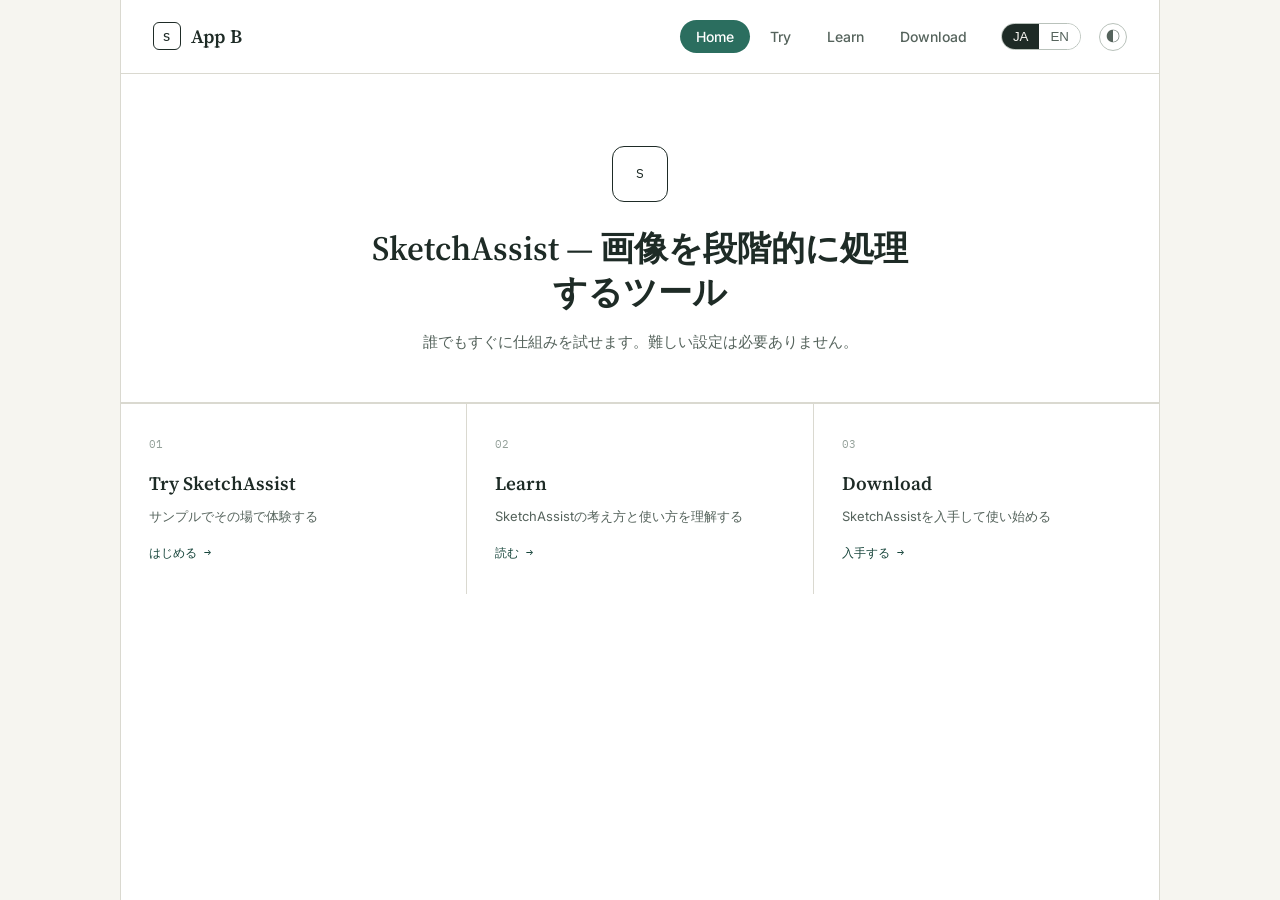
==== index.html @ 4f1499ed "Implement text tool and scale unit dropdown Added text tool and scale unit selection functionality." ====
<!DOCTYPE html>
<html lang="ja">
<head>
<meta charset="UTF-8">
<meta name="viewport" content="width=device-width, initial-scale=1.0">
<title>index.html</title>
<link rel="preconnect" href="https://fonts.googleapis.com">
<link href="https://fonts.googleapis.com/css2?family=Source+Serif+4:wght@400;500;600&family=Inter:wght@400;500;600&family=IBM+Plex+Mono:wght@400;500&display=swap" rel="stylesheet">
<style>
  :root{
    --bg: #F6F5F0;
    --surface: #FFFFFF;
    --ink: #1E2B26;
    --ink-soft: #55635C;
    --ink-faint: #93A099;
    --line: #DAD9D0;
    --line-strong: #B9C2BB;
    --accent: #2B6E5F;
    --accent-soft: #E4EFEA;
    --accent-deep: #17453B;
    --amber: #B8863C;
    --amber-soft: #F5EDDC;
    --radius: 10px;
    --serif: 'Source Serif 4', Georgia, serif;
    --sans: 'Inter', -apple-system, sans-serif;
    --mono: 'IBM Plex Mono', monospace;
  }
  html[data-theme="dark"]{
    --bg: #121815;
    --surface: #182420;
    --ink: #E9EFEA;
    --ink-soft: #A9B6AF;
    --ink-faint: #6C7A72;
    --line: #2A3833;
    --line-strong: #3C4C45;
    --accent: #5BAF98;
    --accent-soft: #1E3730;
    --accent-deep: #8FD4BC;
    --amber: #D6A968;
    --amber-soft: #33291A;
  }
  html{ background:var(--bg); transition:background 0.2s; }
  *{box-sizing:border-box; margin:0; padding:0;}
  body{ background:var(--bg); color:var(--ink); font-family:var(--sans); line-height:1.6; -webkit-font-smoothing:antialiased; transition:background 0.2s, color 0.2s; }
  .app{ max-width:1040px; margin:0 auto; min-height:100vh; background:var(--surface); border-left:1px solid var(--line); border-right:1px solid var(--line); }

  .topbar{ display:flex; align-items:center; justify-content:space-between; padding:20px 32px; border-bottom:1px solid var(--line); }
  .brand{ display:flex; align-items:center; gap:10px; font-family:var(--serif); font-size:19px; font-weight:600; letter-spacing:0.01em; }
  .brand .mark{ width:28px; height:28px; border:1.5px solid var(--ink); border-radius:6px; display:flex; align-items:center; justify-content:center; font-family:var(--mono); font-size:12px; font-weight:500; }
  .topbar-right{ display:flex; align-items:center; gap:18px; }
  .tabs{ display:flex; gap:4px; }
  .tab{ font-family:var(--sans); font-size:14px; font-weight:500; color:var(--ink-soft); padding:8px 16px; border-radius:20px; cursor:pointer; border:none; background:transparent; transition:background 0.15s, color 0.15s; }
  .tab:hover{ background:var(--accent-soft); color:var(--accent-deep); }
  .tab.active{ background:var(--accent); color:#fff; }
  .lang-switch{ display:flex; border:1px solid var(--line-strong); border-radius:16px; overflow:hidden; font-family:var(--mono); font-size:11px; }
  .lang-btn{ padding:5px 11px; border:none; background:var(--surface); color:var(--ink-soft); cursor:pointer; }
  .lang-btn.active{ background:var(--ink); color:var(--bg); }
  .theme-btn{ width:28px; height:28px; border-radius:50%; border:1px solid var(--line-strong); background:var(--surface); color:var(--ink-soft); cursor:pointer; display:flex; align-items:center; justify-content:center; font-size:14px; }
  .theme-btn:hover{ border-color:var(--accent); color:var(--accent-deep); }

  .screen{ display:none; }
  .screen.active{ display:block; animation:fade 0.25s ease; }
  @keyframes fade{ from{opacity:0; transform:translateY(4px);} to{opacity:1; transform:translateY(0);} }
  .eyebrow{ font-family:var(--mono); font-size:11px; letter-spacing:0.08em; color:var(--ink-faint); text-transform:uppercase; margin-bottom:10px; }

  /* HOME */
  .hero{ padding:72px 32px 48px; text-align:center; border-bottom:1px solid var(--line); }
  .hero .glyph{ width:56px; height:56px; margin:0 auto 24px; border:1.5px solid var(--ink); border-radius:12px; display:flex; align-items:center; justify-content:center; font-family:var(--mono); font-size:13px; }
  .hero h1{ font-family:var(--serif); font-size:34px; font-weight:600; max-width:540px; margin:0 auto 16px; line-height:1.3; }
  .hero p{ color:var(--ink-soft); max-width:460px; margin:0 auto; font-size:15px; }
  .cta-row{ display:grid; grid-template-columns:repeat(3, 1fr); gap:1px; background:var(--line); border-top:1px solid var(--line); }
  .cta-card{ background:var(--surface); padding:32px 28px; cursor:pointer; transition:background 0.15s; }
  .cta-card:hover{ background:var(--accent-soft); }
  .cta-card .num{ font-family:var(--mono); font-size:11px; color:var(--ink-faint); margin-bottom:14px; }
  .cta-card h3{ font-family:var(--serif); font-size:19px; font-weight:600; margin-bottom:8px; }
  .cta-card p{ font-size:13px; color:var(--ink-soft); margin-bottom:16px; }
  .cta-card .go{ font-family:var(--mono); font-size:12px; color:var(--accent-deep); }

  .section-pad{ padding:32px; }

  /* ===== TRY — workspace-style layout, matching SketchAssist ===== */
  .work-shell{ display:flex; flex-direction:column; height:640px; }
  .work-top{ display:flex; align-items:center; justify-content:space-between; padding:12px 20px; border-bottom:1px solid var(--line); }
  .work-top-left{ display:flex; align-items:center; gap:12px; }
  .icon-btn{ width:32px; height:32px; border-radius:8px; border:1px solid var(--line-strong); background:var(--surface); color:var(--ink-soft); cursor:pointer; display:flex; align-items:center; justify-content:center; font-size:14px; }
  .icon-btn:hover{ background:var(--accent-soft); }
  .work-title{ display:flex; align-items:center; gap:8px; font-family:var(--serif); font-size:16px; font-weight:600; }
  .work-tag{ font-family:var(--mono); font-size:10px; letter-spacing:0.05em; color:var(--accent-deep); background:var(--accent-soft); padding:2px 8px; border-radius:4px; }
  .work-top-right{ display:flex; gap:8px; }
  .export-btn{ font-family:var(--sans); font-size:12px; padding:6px 12px; border-radius:8px; border:1px solid var(--line-strong); background:var(--surface); color:var(--ink); display:flex; align-items:center; gap:6px; cursor:pointer; }
  .export-btn:hover{ background:var(--accent-soft); border-color:var(--accent); }

  .work-body{ flex:1; display:flex; min-height:0; }
  .work-app-sidebar{ width:52px; border-right:1px solid var(--line); background:var(--surface); display:flex; flex-direction:column; justify-content:space-between; align-items:center; padding:14px 0; flex-shrink:0; }
  .was-top{ display:flex; flex-direction:column; align-items:center; gap:10px; }
  .was-bottom{ display:flex; flex-direction:column; align-items:center; gap:16px; }
  .was-icon{ width:30px; height:30px; border-radius:8px; display:flex; align-items:center; justify-content:center; font-size:13px; color:var(--ink-faint); font-family:var(--mono); }
  .was-icon.active{ background:var(--accent-soft); color:var(--accent-deep); }
  .was-icon.status{ color:#3FB56C; font-size:15px; }
  .work-left-tools{ width:56px; border-right:1px solid var(--line); padding:16px 0; display:flex; flex-direction:column; align-items:center; gap:18px; }
  .work-left-tools .t{ font-size:16px; color:var(--ink-soft); display:flex; flex-direction:column; align-items:center; gap:2px; }
  .work-left-tools .t span{ font-family:var(--mono); font-size:8px; }

  .work-main{ flex:1; display:flex; flex-direction:column; min-width:0; }
  .stage-tabstrip{ display:flex; gap:2px; padding:14px 20px 0; border-bottom:1px solid var(--line); flex-wrap:wrap; }
  .stage-tab{ font-family:var(--sans); font-size:12.5px; color:var(--ink-soft); padding:8px 12px; border:none; background:transparent; cursor:pointer; border-bottom:2px solid transparent; white-space:nowrap; }
  .stage-tab.active{ color:var(--ink); border-bottom-color:var(--accent); font-weight:500; }
  .stage-tab .n{ font-family:var(--mono); font-size:10px; color:var(--ink-faint); margin-right:4px; }

  .viewer{ flex:1; position:relative; display:flex; align-items:center; justify-content:center; background:var(--bg); overflow:hidden; min-height:260px; }
  .viewer .stage-img{ position:absolute; inset:0; width:100%; height:100%; object-fit:contain; background:var(--bg); }
  .viewer .handfix-canvas{ position:absolute; inset:0; width:100%; height:100%; z-index:2; display:none; }
  .viewer .handfix-canvas.on{ display:block; }
  .handfix-toolbar{ display:none; align-items:center; gap:8px; padding:10px 20px 0; flex-wrap:wrap; }
  .handfix-toolbar.show{ display:flex; }
  .hf-label{ font-family:var(--mono); font-size:10px; color:var(--ink-faint); text-transform:uppercase; letter-spacing:0.05em; }
  .hf-bg-buttons{ display:flex; gap:4px; flex-wrap:wrap; }
  .hf-btn{ font-family:var(--sans); font-size:11px; padding:5px 10px; border-radius:6px; border:1px solid var(--line-strong); background:var(--surface); color:var(--ink-soft); cursor:pointer; }
  .hf-btn.active{ background:var(--accent); border-color:var(--accent); color:#fff; font-weight:500; }
  .hf-sep{ width:1px; height:16px; background:var(--line); margin:0 4px; }
  .work-left-tools .t.tool-active{ color:var(--accent-deep); }
  .work-left-tools .t.tool-active span{ color:var(--accent-deep); }
  .work-left-tools .t{ cursor:pointer; position:relative; }
  .txt-icon{ font-family:Georgia, 'Times New Roman', serif; font-weight:700; font-size:17px; border-bottom:2px solid currentColor; line-height:1.1; padding-bottom:1px; }
  .scale-unit-select{ display:none; position:absolute; left:40px; top:2px; z-index:10; font-size:11px; padding:3px 4px; border-radius:6px; border:1px solid var(--line-strong); background:var(--surface); color:var(--ink); }
  .work-left-tools .t.tool-active .scale-unit-select{ display:block; }
  .viewer .lasso-svg{ position:absolute; inset:0; width:100%; height:100%; z-index:3; pointer-events:none; }
  .viewer .lasso-svg.drawing{ pointer-events:auto; cursor:crosshair; }
  .lasso-path{ fill:rgba(91,175,152,0.25); stroke:var(--accent); stroke-width:0.4; stroke-dasharray:1.2 0.8; }
  .viewer .glyph-big{ position:relative; font-size:56px; color:rgba(30,43,38,0.4); display:none; }
  .viewer .badge{ position:absolute; top:10px; left:10px; font-family:var(--mono); font-size:10px; color:rgba(0,0,0,0.5); background:rgba(255,255,255,0.75); padding:3px 8px; border-radius:4px; z-index:2; }
  .viewer .label{ position:absolute; bottom:10px; font-family:var(--mono); font-size:11px; color:rgba(0,0,0,0.55); background:rgba(255,255,255,0.75); padding:4px 10px; border-radius:4px; z-index:2; }

  .work-nav{ display:flex; justify-content:center; gap:10px; padding:12px 0; border-top:1px solid var(--line); }
  .btn{ font-family:var(--sans); font-size:13px; font-weight:500; padding:9px 18px; border-radius:8px; border:1px solid var(--line-strong); background:var(--surface); color:var(--ink); cursor:pointer; }
  .btn:hover{ background:var(--accent-soft); border-color:var(--accent); }
  .btn.primary{ background:var(--ink); color:var(--bg); border-color:var(--ink); }
  .btn.primary:hover{ opacity:0.88; }

  .work-right{ width:270px; border-left:1px solid var(--line); overflow-y:auto; padding:16px; }
  .panel-head{ display:flex; align-items:center; justify-content:space-between; margin-bottom:14px; }
  .panel-head h4{ font-family:var(--serif); font-size:14px; font-weight:600; }
  .engine-tag{ font-family:var(--mono); font-size:9px; color:var(--accent-deep); }
  .mode-label{ font-family:var(--mono); font-size:10px; text-transform:uppercase; letter-spacing:0.05em; color:var(--ink-faint); margin-bottom:8px; }
  .mode-grid{ display:grid; grid-template-columns:1fr 1fr; gap:6px; margin-bottom:18px; }
  .mode-chip{ font-family:var(--sans); font-size:12px; padding:8px 6px; border-radius:8px; border:1px solid var(--line-strong); background:var(--surface); color:var(--ink-soft); cursor:pointer; text-align:center; }
  .mode-chip.active{ background:var(--accent); color:#fff; border-color:var(--accent); font-weight:500; }
  .mode-chip.soon{ grid-column:span 2; opacity:0.45; cursor:not-allowed; border-style:dashed; }

  .stage-card{ border:1px solid var(--line); border-radius:8px; padding:10px; margin-bottom:8px; cursor:pointer; display:flex; gap:10px; align-items:flex-start; }
  .stage-card:hover{ border-color:var(--accent); }
  .stage-card.active{ border-color:var(--accent); background:var(--accent-soft); }
  .stage-card .sc-num{ width:20px; height:20px; border-radius:50%; background:var(--bg); border:1px solid var(--line-strong); font-family:var(--mono); font-size:10px; display:flex; align-items:center; justify-content:center; flex-shrink:0; }
  .stage-card.done .sc-num{ background:var(--accent); border-color:var(--accent); color:#fff; }
  .stage-card .sc-body{ flex:1; min-width:0; }
  .stage-card .sc-title{ font-size:12.5px; font-weight:500; margin-bottom:2px; }
  .stage-card .sc-desc{ font-size:11px; color:var(--ink-soft); line-height:1.4; }
  .stage-card .sc-thumb{ width:36px; height:36px; border-radius:6px; overflow:hidden; flex-shrink:0; background:var(--bg); position:relative; }
  .stage-card .sc-thumb img{ width:100%; height:100%; object-fit:cover; }
  .sc-btn{ display:block; width:100%; margin-top:8px; font-size:12px; padding:8px 10px; text-align:center; }
  .sc-btn-secondary{ background:var(--accent-soft); border-color:var(--accent); color:var(--accent-deep); }
  .sc-note{ font-size:10.5px; color:var(--amber); margin-top:6px; line-height:1.4; }

  .own-photo-banner{ margin:16px 20px; border:1px solid var(--line); border-radius:var(--radius); padding:18px 20px; background:var(--accent-soft); display:none; align-items:center; justify-content:space-between; gap:16px; flex-wrap:wrap; }
  .own-photo-banner.show{ display:flex; animation:fade 0.3s ease; }
  .own-photo-banner .txt h4{ font-family:var(--serif); font-size:15px; font-weight:600; margin-bottom:4px; color:var(--accent-deep); }
  .own-photo-banner .txt p{ font-size:12.5px; color:var(--ink-soft); }

  /* LEARN */
  .learn-layout{ display:grid; grid-template-columns:230px 1fr; min-height:480px; }
  .toc{ border-right:1px solid var(--line); padding:24px 8px; }
  .toc-item{ font-size:13.5px; padding:8px 16px; border-radius:6px; cursor:pointer; color:var(--ink-soft); }
  .toc-item.active{ background:var(--accent-soft); color:var(--accent-deep); font-weight:500; }
  .toc-item:hover:not(.active){ background:var(--bg); }
  .toc-sub{ padding-left:30px; font-size:12.5px; font-family:var(--mono); }
  .learn-content{ padding:36px 40px; }
  .learn-content h2{ font-family:var(--serif); font-size:23px; font-weight:600; margin-bottom:14px; }
  .try-link{ display:inline-block; font-family:var(--mono); font-size:11px; color:var(--accent-deep); background:var(--accent-soft); padding:4px 10px; border-radius:12px; margin-bottom:16px; cursor:pointer; }
  .placeholder-line{ height:11px; background:var(--bg); border-radius:4px; margin-bottom:9px; }
  .detail-box{ margin-top:20px; border:1px dashed var(--line-strong); border-radius:8px; padding:14px 16px; font-family:var(--mono); font-size:12px; color:var(--ink-faint); cursor:pointer; }
  .detail-box.open{ color:var(--ink-soft); border-style:solid; }

  /* DOWNLOAD */
  .dl-center{ text-align:center; padding:64px 32px; }
  .version-tag{ display:inline-block; font-family:var(--mono); font-size:12px; color:var(--accent-deep); background:var(--accent-soft); padding:5px 12px; border-radius:14px; margin-bottom:28px; }
  .os-row{ display:flex; justify-content:center; gap:8px; margin-bottom:28px; }
  .os-btn{ font-size:13px; font-weight:500; padding:9px 20px; border-radius:8px; border:1px solid var(--line-strong); background:var(--surface); color:var(--ink-soft); cursor:pointer; }
  .os-btn.active{ border-color:var(--ink); color:var(--ink); background:var(--accent-soft); }
  .dl-btn{ font-family:var(--sans); font-size:15px; font-weight:600; padding:14px 40px; border-radius:10px; border:none; background:var(--ink); color:var(--bg); cursor:pointer; }
  .dl-btn:hover{ background:var(--accent-deep); }
  .dl-note{ margin-top:12px; font-size:12px; color:var(--ink-faint); font-family:var(--mono); min-height:16px; }
  .guide-link{ margin-top:24px; font-size:13px; color:var(--accent-deep); cursor:pointer; text-decoration:underline; text-underline-offset:3px; }
  .guide-box{ max-width:420px; margin:20px auto 0; text-align:left; border:1px solid var(--line); border-radius:8px; padding:16px 18px; font-size:13px; color:var(--ink-soft); display:none; }
  .guide-box.open{ display:block; }
</style>
</head>
<body>

<div class="app">
  <div class="topbar">
    <div class="brand"><span class="mark">S</span>App B</div>
    <div class="topbar-right">
      <div class="tabs" id="tabs">
        <button class="tab active" data-screen="home"></button>
        <button class="tab" data-screen="try"></button>
        <button class="tab" data-screen="learn"></button>
        <button class="tab" data-screen="download"></button>
      </div>
      <div class="lang-switch">
        <button class="lang-btn active" data-lang="ja">JA</button>
        <button class="lang-btn" data-lang="en">EN</button>
      </div>
      <button class="theme-btn" id="theme-btn" title="Toggle light / dark">◐</button>
    </div>
  </div>

  <!-- HOME -->
  <section class="screen active" id="screen-home">
    <div class="hero">
      <div class="glyph">S</div>
      <h1 id="home-title"></h1>
      <p id="home-desc"></p>
    </div>
    <div class="cta-row">
      <div class="cta-card" onclick="goTo('try')">
        <div class="num">01</div><h3 id="cta1-title"></h3><p id="cta1-desc"></p><div class="go" id="cta1-go"></div>
      </div>
      <div class="cta-card" onclick="goTo('learn')">
        <div class="num">02</div><h3 id="cta2-title"></h3><p id="cta2-desc"></p><div class="go" id="cta2-go"></div>
      </div>
      <div class="cta-card" onclick="goTo('download')">
        <div class="num">03</div><h3 id="cta3-title"></h3><p id="cta3-desc"></p><div class="go" id="cta3-go"></div>
      </div>
    </div>
  </section>

  <!-- TRY — workspace replica -->
  <section class="screen" id="screen-try">
    <div class="work-shell">
      <div class="work-top">
        <div class="work-top-left">
          <button class="icon-btn" onclick="goTo('home')">←</button>
          <div class="work-title">
            <span id="work-mode-name"></span>
            <span class="work-tag" id="work-tag">SAMPLE</span>
          </div>
        </div>
        <div class="work-top-right">
          <button class="icon-btn">📂</button>
          <button class="icon-btn">📷</button>
          <button class="icon-btn">🗑</button>
          <button class="export-btn" id="export-btn"></button>
        </div>
      </div>

      <div class="work-body">
        <div class="work-app-sidebar">
          <div class="was-top">
            <div class="was-icon">S</div>
            <div class="was-icon active">🖼</div>
          </div>
          <div class="was-bottom">
            <div class="was-icon status">🛡</div>
            <div class="was-icon">◐</div>
            <div class="was-icon">⧉</div>
          </div>
        </div>
        <div class="work-left-tools">
          <div class="t">▲<span>SEL</span></div>
          <div class="t" id="tool-pen">✎<span>PEN</span></div>
          <div class="t" id="tool-eraser">⌫<span>ERS</span></div>
          <div class="t" id="tool-text"><span class="txt-icon">A</span><span>TXT</span></div>
          <div class="t" id="tool-scale">
            ⤢<span>SCL</span>
            <select class="scale-unit-select" id="scale-unit-select">
              <option value="mm">mm</option>
              <option value="cm">cm</option>
              <option value="in">inch</option>
              <option value="px">px</option>
            </select>
          </div>
        </div>

        <div class="work-main">
          <div class="stage-tabstrip" id="stage-tabstrip"></div>

          <div class="handfix-toolbar" id="handfix-toolbar">
            <span class="hf-label" id="hf-label-bg"></span>
            <div class="hf-bg-buttons" id="hf-bg-buttons"></div>
            <span class="hf-sep"></span>
            <button class="hf-btn" id="hf-canvas-toggle"></button>
            <span class="hf-sep"></span>
            <button class="hf-btn" id="hf-undo-btn" title="Undo">↶</button>
            <button class="hf-btn" id="hf-redo-btn" title="Redo">↷</button>
            <span class="hf-sep"></span>
            <button class="hf-btn" id="hf-download-btn"></button>
          </div>

          <div class="viewer" id="stage-display">
            <img class="stage-img" id="stage-img" alt="">
            <canvas class="handfix-canvas" id="handfix-canvas"></canvas>
            <svg class="lasso-svg" id="lasso-svg" viewBox="0 0 100 100" preserveAspectRatio="none"></svg>
            <div class="glyph-big" id="stage-glyph"></div>
            <div class="badge" id="stage-badge"></div>
            <div class="label" id="stage-label"></div>
          </div>

          <div class="work-nav">
            <button class="btn" id="btn-prev"></button>
            <button class="btn primary" id="btn-next"></button>
          </div>

          <div class="own-photo-banner" id="own-photo-banner">
            <div class="txt"><h4 id="banner-title"></h4><p id="banner-desc"></p></div>
            <button class="btn primary" onclick="goTo('download')" id="banner-btn"></button>
          </div>
        </div>

        <div class="work-right">
          <div class="panel-head"><h4 id="panel-head-title"></h4><span class="engine-tag" id="engine-tag"></span></div>
          <div class="mode-label" id="mode-label"></div>
          <div class="mode-grid" id="mode-grid"></div>
          <div id="stage-cards"></div>
        </div>
      </div>
    </div>
  </section>

  <!-- LEARN -->
  <section class="screen" id="screen-learn">
    <div class="learn-layout">
      <div class="toc" id="toc"></div>
      <div class="learn-content" id="learn-content"></div>
    </div>
  </section>

  <!-- DOWNLOAD -->
  <section class="screen" id="screen-download">
    <div class="dl-center">
      <div class="version-tag" id="dl-version"></div>
      <div class="os-row" id="os-row"></div>
      <button class="dl-btn" id="dl-btn"></button>
      <div class="dl-note" id="dl-note"></div>
      <div class="guide-link" id="guide-link" onclick="toggleGuide()"></div>
      <div class="guide-box" id="guide-box">
        <div class="placeholder-line" style="width:70%"></div>
        <div class="placeholder-line" style="width:90%"></div>
        <div class="placeholder-line" style="width:55%"></div>
      </div>
    </div>
  </section>

</div>

<script>
/* =========================================================
   STR — 全UI文字列（コードから分離、ja / en 切替）
   ========================================================= */
const STR = {
  ja: {
    nav: { home:'Home', try:'Try', learn:'Learn', download:'Download' },
    home: {
      title:'SketchAssist — 画像を段階的に処理するツール',
      desc:'誰でもすぐに仕組みを試せます。難しい設定は必要ありません。',
      cta1_title:'Try SketchAssist', cta1_desc:'サンプルでその場で体験する', cta1_go:'はじめる →',
      cta2_title:'Learn', cta2_desc:'SketchAssistの考え方と使い方を理解する', cta2_go:'読む →',
      cta3_title:'Download', cta3_desc:'SketchAssistを入手して使い始める', cta3_go:'入手する →'
    },
    try: {
      tag:'サンプル', export:'エクスポート',
      panel_title:'処理ステージ', engine:'エンジン接続済み', mode_label:'処理モード',
      prev:'← Previous', next:'Next →',
      run:'実行', rerun:'再実行',
      banner_title:'自分の写真で試してみたくなったら',
      banner_desc:'Web版はサンプルのみの体験です。ご自身の画像を処理するにはSketchAssistをダウンロードしてください。',
      banner_btn:'Download SketchAssist',
      result_note:'SketchAssistで事前に生成された結果を表示（仮）',
      modes:[
        { name:'昆虫モード' },
        { name:'植物モード' },
        { name:'化石モード' },
        { name:'考古遺物モード' }
      ],
      mode_soon_name:'汎用モード（試作中・近日公開）',
      hf_bg_label:'背景',
      hf_bg_none:'背景なし',
      hf_canvas_on:'キャンバスなし',
      hf_canvas_off:'キャンバスあり',
      hf_download:'図をダウンロード',
      stages:[
        { name:'元の写真', desc:'アップロード済みの原本画像', button:'none' },
        { name:'投げ縄選択', desc:'対象物を投げ縄で囲んで選択範囲を指定する（Stage 1）', button:'lasso', secondary:'対象を囲む', note:'※ 投げ縄で対象を囲んでから「実行」してください' },
        { name:'特徴線強調', desc:'陰影・テクスチャを除去し特徴線を強調する（Stage 2、Stage 1と同時実行）', button:'none' },
        { name:'エッジ抽出', desc:'特徴線強調画像から構造エッジを抽出する（Stage 3）', button:'run' },
        { name:'手書き修正', desc:'部位マップを参照しながらペン・消しゴムで手書き修正する', button:'run' }
      ]
    },
    learn: {
      toc:[
        { id:'intro', label:'Introduction' },
        { id:'what_is_a', label:'What is SketchAssist', indent:true },
        { id:'why_diagrams', label:'Why diagrams, not photos', indent:true },
        { id:'academic_diagram', label:'What is an academic diagram', indent:true },
        { id:'start', label:'Getting started' },
        { id:'workflow', label:'Basic workflow' },
        { id:'modes', label:'Modes overview', indent:true },
        { id:'stage1', label:'投げ縄選択の意味', indent:true },
        { id:'stage2', label:'特徴線強調の意味', indent:true },
        { id:'stage3', label:'エッジ抽出の意味', indent:true },
        { id:'stage4', label:'手書き修正の意味', indent:true },
        { id:'use_cases', label:'Use cases（対象研究）' },
        { id:'using_a', label:'Using SketchAssist' },
        { id:'faq', label:'FAQ' }
      ],
      try_link:'Tryで見た内容を確認する →'
    },
    download: {
      version:'Latest version — v0.1.0（仮）',
      dl:'Download',
      guide:'Installation guide',
      note_dl:(os,name)=> os + ' 版のダミーファイル「' + name + '」をダウンロードしました（テスト用）'
    }
  },
  en: {
    nav: { home:'Home', try:'Try', learn:'Learn', download:'Download' },
    home: {
      title:'SketchAssist — a tool for staged image processing',
      desc:'Try it right away — no setup required.',
      cta1_title:'Try SketchAssist', cta1_desc:'Experience it now with samples', cta1_go:'Start →',
      cta2_title:'Learn', cta2_desc:'Understand the ideas behind SketchAssist', cta2_go:'Read →',
      cta3_title:'Download', cta3_desc:'Get SketchAssist and start using it', cta3_go:'Get it →'
    },
    try: {
      tag:'SAMPLE', export:'Export',
      panel_title:'Processing stages', engine:'Engine connected', mode_label:'Processing mode',
      prev:'← Previous', next:'Next →',
      run:'Run', rerun:'Re-run',
      banner_title:'Want to try it with your own photos?',
      banner_desc:'This web preview only shows sample images. Download SketchAssist to process your own images.',
      banner_btn:'Download SketchAssist',
      result_note:'Showing a pre-generated result from SketchAssist (placeholder)',
      modes:[
        { name:'Insect mode' },
        { name:'Plant mode' },
        { name:'Fossil mode' },
        { name:'Artifact mode' }
      ],
      mode_soon_name:'General mode (in development)',
      hf_bg_label:'Background',
      hf_bg_none:'No background',
      hf_canvas_on:'Hide canvas',
      hf_canvas_off:'Show canvas',
      hf_download:'Download artwork',
      stages:[
        { name:'Original photo', desc:'The uploaded source image', button:'none' },
        { name:'Lasso selection', desc:'Lasso the subject to mark the selection area (Stage 1)', button:'lasso', secondary:'Draw lasso', note:'※ Draw a lasso around the subject, then press "Run".' },
        { name:'Feature line enhancement', desc:'Remove shading/texture and enhance feature lines (Stage 2, runs together with Stage 1)', button:'none' },
        { name:'Edge extraction', desc:'Extract structural edges from the enhanced image (Stage 3)', button:'run' },
        { name:'Hand-drawn correction', desc:'Manually correct with pen/eraser, referencing the part map', button:'run' }
      ]
    },
    learn: {
      toc:[
        { id:'intro', label:'Introduction' },
        { id:'what_is_a', label:'What is SketchAssist', indent:true },
        { id:'why_diagrams', label:'Why diagrams, not photos', indent:true },
        { id:'academic_diagram', label:'What is an academic diagram', indent:true },
        { id:'start', label:'Getting started' },
        { id:'workflow', label:'Basic workflow' },
        { id:'modes', label:'Modes overview', indent:true },
        { id:'stage1', label:'Meaning of Lasso selection', indent:true },
        { id:'stage2', label:'Meaning of Feature line enhancement', indent:true },
        { id:'stage3', label:'Meaning of Edge extraction', indent:true },
        { id:'stage4', label:'Meaning of Hand-drawn correction', indent:true },
        { id:'use_cases', label:'Use cases' },
        { id:'using_a', label:'Using SketchAssist' },
        { id:'faq', label:'FAQ' }
      ],
      try_link:'Revisit what you saw in Try →'
    },
    download: {
      version:'Latest version — v0.1.0 (placeholder)',
      dl:'Download',
      guide:'Installation guide',
      note_dl:(os,name)=> 'Downloaded a dummy file for ' + os + ': "' + name + '" (test only)'
    }
  }
};

/* =========================================================
   画像/サンプルデータ（言語非依存）。
   assets/samples/{mode}/{sample}/{stage}.jpg に画像を置くと自動反映。
   ========================================================= */
const MODE_KEYS = ['insect','plant','fossil','artifact'];
const STAGE_KEYS = ['original','lasso','feature','edge','handfix'];
const TOPTAB_STAGE_COUNT = 5; // 元写真〜手書き修正まで、すべてタブで直接切替できる
const SAMPLE_GLYPH = '●';
const OS_LIST = [
  { key:'Windows', ext:'exe' },
  { key:'macOS', ext:'dmg' },
  { key:'Linux', ext:'AppImage' }
];

function imagePath(modeIdx, stageIdx){
  // 投げ縄選択（stage1）は、投げ縄で範囲を指定するまでは元の写真をそのまま表示する
  const key = stageIdx === 1 ? STAGE_KEYS[0] : STAGE_KEYS[stageIdx];
  // ファイル名だけで区別するフラット構成（リポジトリ直下に置くだけでよい）
  // 例: insect-original.jpg, insect-feature.jpg, plant-edge.jpg ...
  return MODE_KEYS[modeIdx] + '-' + key + '.jpg';
}

/* 仮の暫定画像：本物の写真が各パスに用意されるまで、
   すべてのモード・ステージでこの1枚を代わりに表示する。
   画像はリポジトリ直下に置いた実ファイルをそのまま参照する。
   該当ファイルが本物の画像に差し替えられれば、そちらが自動的に優先される。 */
const TEMP_IMAGE = 'insect-original.jpg';


let lang = 'ja';
let lassoPoints = [];      // 描いた投げ縄の頂点（%座標）
let lassoIsDrawing = false;
let lassoApplied = false;  // 「実行」で範囲確定済みか
let handfixBg = 0;         // 手書き修正の背景：0=元の写真,1=投げ縄選択,2=特徴線強調,3=エッジ抽出,-1=背景なし
let handfixCanvasOn = true;
let handfixTool = 'pen';   // 'pen' | 'eraser'
let handfixDrawing = false;
let curMode = 0, curStage = 0, curOs = 0, curTopic = 'intro';

function t(){ return STR[lang]; }

/* ---------- top nav / lang / theme ---------- */
function goTo(name){
  document.querySelectorAll('.tab').forEach(tb => tb.classList.toggle('active', tb.dataset.screen === name));
  document.querySelectorAll('.screen').forEach(s => s.classList.toggle('active', s.id === 'screen-' + name));
}
document.querySelectorAll('.tab').forEach(tb => tb.addEventListener('click', () => goTo(tb.dataset.screen)));
document.querySelectorAll('.lang-btn').forEach(b => b.addEventListener('click', () => {
  lang = b.dataset.lang;
  document.querySelectorAll('.lang-btn').forEach(x => x.classList.toggle('active', x.dataset.lang === lang));
  renderAll();
}));
document.getElementById('theme-btn').addEventListener('click', () => {
  const root = document.documentElement;
  const next = root.getAttribute('data-theme') === 'dark' ? 'light' : 'dark';
  if(next === 'dark'){ root.setAttribute('data-theme','dark'); } else { root.removeAttribute('data-theme'); }
  document.getElementById('theme-btn').textContent = next === 'dark' ? '◑' : '◐';
});

/* ---------- static text ---------- */
function renderStaticText(){
  const s = t();
  document.getElementById('tabs').children[0].textContent = s.nav.home;
  document.getElementById('tabs').children[1].textContent = s.nav.try;
  document.getElementById('tabs').children[2].textContent = s.nav.learn;
  document.getElementById('tabs').children[3].textContent = s.nav.download;

  document.getElementById('home-title').textContent = s.home.title;
  document.getElementById('home-desc').textContent = s.home.desc;
  document.getElementById('cta1-title').textContent = s.home.cta1_title;
  document.getElementById('cta1-desc').textContent = s.home.cta1_desc;
  document.getElementById('cta1-go').textContent = s.home.cta1_go;
  document.getElementById('cta2-title').textContent = s.home.cta2_title;
  document.getElementById('cta2-desc').textContent = s.home.cta2_desc;
  document.getElementById('cta2-go').textContent = s.home.cta2_go;
  document.getElementById('cta3-title').textContent = s.home.cta3_title;
  document.getElementById('cta3-desc').textContent = s.home.cta3_desc;
  document.getElementById('cta3-go').textContent = s.home.cta3_go;

  document.getElementById('work-tag').textContent = s.try.tag;
  document.getElementById('export-btn').textContent = '⭳ ' + s.try.export;
  document.getElementById('btn-prev').textContent = s.try.prev;
  document.getElementById('btn-next').textContent = s.try.next;
  document.getElementById('banner-title').textContent = s.try.banner_title;
  document.getElementById('banner-desc').textContent = s.try.banner_desc;
  document.getElementById('banner-btn').textContent = s.try.banner_btn;
  document.getElementById('panel-head-title').textContent = s.try.panel_title;
  document.getElementById('engine-tag').textContent = s.try.engine;
  document.getElementById('mode-label').textContent = s.try.mode_label;

  document.getElementById('dl-version').textContent = s.download.version;
  document.getElementById('dl-btn').textContent = s.download.dl;
  document.getElementById('guide-link').textContent = s.download.guide;
}

/* ---------- TRY ---------- */
/* ---------- 投げ縄選択（実際にドラッグして範囲を描ける） ---------- */
function resetLasso(){
  lassoPoints = [];
  lassoIsDrawing = false;
  lassoApplied = false;
  handfixBg = 0;
  handfixCanvasOn = true;
  const svg = document.getElementById('lasso-svg');
  svg.innerHTML = '';
  svg.classList.remove('drawing');
  document.getElementById('stage-img').style.clipPath = '';
  const canvas = document.getElementById('handfix-canvas');
  const ctx = canvas.getContext('2d');
  ctx.clearRect(0, 0, canvas.width, canvas.height);
}
function pointToPct(evt, svg){
  const rect = svg.getBoundingClientRect();
  const x = ((evt.clientX - rect.left) / rect.width) * 100;
  const y = ((evt.clientY - rect.top) / rect.height) * 100;
  return [Math.max(0,Math.min(100,x)), Math.max(0,Math.min(100,y))];
}
function drawLassoPreview(){
  const svg = document.getElementById('lasso-svg');
  svg.innerHTML = '';
  if(lassoPoints.length < 2) return;
  const pts = lassoPoints.map(p => p.join(',')).join(' ');
  const el = document.createElementNS('http://www.w3.org/2000/svg', lassoIsDrawing ? 'polyline' : 'polygon');
  el.setAttribute('points', pts);
  el.setAttribute('class', 'lasso-path');
  svg.appendChild(el);
}
function startLassoDrawing(){
  lassoPoints = [];
  lassoIsDrawing = false;
  lassoApplied = false;
  document.getElementById('stage-img').style.clipPath = '';
  const svg = document.getElementById('lasso-svg');
  svg.innerHTML = '';
  svg.classList.add('drawing');
}
(function setupLassoPointerEvents(){
  const svg = document.getElementById('lasso-svg');
  svg.addEventListener('pointerdown', (e) => {
    if(!svg.classList.contains('drawing')) return;
    lassoIsDrawing = true;
    lassoPoints = [pointToPct(e, svg)];
    svg.setPointerCapture(e.pointerId);
  });
  svg.addEventListener('pointermove', (e) => {
    if(!lassoIsDrawing) return;
    lassoPoints.push(pointToPct(e, svg));
    drawLassoPreview();
  });
  svg.addEventListener('pointerup', () => {
    if(!lassoIsDrawing) return;
    lassoIsDrawing = false;
    svg.classList.remove('drawing');
    if(lassoPoints.length < 3){ lassoPoints = []; }
    drawLassoPreview();
  });
})();
function runLassoStage(){
  curStage = 1;
  if(lassoPoints.length >= 3){
    const clip = 'polygon(' + lassoPoints.map(p => p[0]+'% '+p[1]+'%').join(',') + ')';
    document.getElementById('stage-img').style.clipPath = clip;
    lassoApplied = true;
    curStage = 2; // 特徴線強調はStage1と同時実行のため、自動的に進める
  }
  renderTry();
}

/* ---------- 手書き修正：背景レイヤー選択 ---------- */
function renderHandfixBgButtons(){
  const s = t();
  const el = document.getElementById('hf-bg-buttons');
  document.getElementById('hf-label-bg').textContent = s.try.hf_bg_label;
  el.innerHTML = '';
  s.try.stages.slice(0, TOPTAB_STAGE_COUNT).forEach((st, i) => {
    if(i === 4) return;
    const b = document.createElement('button');
    b.className = 'hf-btn' + (handfixBg === i ? ' active' : '');
    b.textContent = st.name;
    b.onclick = () => { handfixBg = i; renderTry(); };
    el.appendChild(b);
  });
  const noneBtn = document.createElement('button');
  noneBtn.className = 'hf-btn' + (handfixBg === -1 ? ' active' : '');
  noneBtn.textContent = s.try.hf_bg_none;
  noneBtn.onclick = () => { handfixBg = -1; renderTry(); };
  el.appendChild(noneBtn);
}
document.getElementById('hf-canvas-toggle').addEventListener('click', () => {
  handfixCanvasOn = !handfixCanvasOn;
  renderTry();
});
document.getElementById('hf-undo-btn').addEventListener('click', () => {
  if(window._handfixUndo) window._handfixUndo();
});
document.getElementById('hf-redo-btn').addEventListener('click', () => {
  if(window._handfixRedo) window._handfixRedo();
});
document.getElementById('hf-download-btn').addEventListener('click', () => {
  downloadHandfixArtwork();
});
function downloadHandfixArtwork(){
  const viewer = document.getElementById('stage-display');
  const rect = viewer.getBoundingClientRect();
  const out = document.createElement('canvas');
  out.width = Math.max(1, Math.round(rect.width));
  out.height = Math.max(1, Math.round(rect.height));
  const octx = out.getContext('2d');
  octx.fillStyle = '#ffffff';
  octx.fillRect(0, 0, out.width, out.height);

  function finish(){
    const canvas = document.getElementById('handfix-canvas');
    if(handfixCanvasOn){ octx.drawImage(canvas, 0, 0, out.width, out.height); }
    const link = document.createElement('a');
    link.download = 'sketchassist-handfix.png';
    link.href = out.toDataURL('image/png');
    document.body.appendChild(link);
    link.click();
    document.body.removeChild(link);
  }

  const stageImg = document.getElementById('stage-img');
  if(handfixBg !== -1 && stageImg.style.display !== 'none' && stageImg.src){
    const bgImg = new Image();
    bgImg.crossOrigin = 'anonymous';
    bgImg.onload = () => { octx.drawImage(bgImg, 0, 0, out.width, out.height); finish(); };
    bgImg.onerror = () => { finish(); };
    bgImg.src = stageImg.src;
  } else {
    finish();
  }
}

/* ---------- 手書き修正：キャンバスに描画（背景をなぞって作業できる） ---------- */
function setHandfixTool(toolName){
  handfixTool = toolName;
  document.getElementById('tool-pen').classList.toggle('tool-active', toolName === 'pen');
  document.getElementById('tool-eraser').classList.toggle('tool-active', toolName === 'eraser');
}
document.getElementById('tool-pen').addEventListener('click', () => setHandfixTool('pen'));
document.getElementById('tool-eraser').addEventListener('click', () => setHandfixTool('eraser'));
setHandfixTool('pen');

document.getElementById('tool-scale').addEventListener('click', (e) => {
  if(e.target.id === 'scale-unit-select') return; // ドロップダウン自体のクリックは無視
  document.getElementById('tool-scale').classList.toggle('tool-active');
});
document.getElementById('scale-unit-select').addEventListener('click', (e) => e.stopPropagation());

(function setupHandfixCanvas(){
  const canvas = document.getElementById('handfix-canvas');
  const ctx = canvas.getContext('2d');
  let lastX = 0, lastY = 0;
  let undoStack = [];
  let redoStack = [];

  function syncCanvasSize(){
    const rect = canvas.getBoundingClientRect();
    if(rect.width === 0 || rect.height === 0) return;
    const w = Math.round(rect.width), h = Math.round(rect.height);
    if(canvas.width === w && canvas.height === h) return; // 既に一致していれば何もしない（描画内容を保持）
    // サイズがずれていた場合、内容を退避してから正しいサイズへ合わせ直す
    let snapshot = null;
    if(canvas.width > 0 && canvas.height > 0){
      snapshot = document.createElement('canvas');
      snapshot.width = canvas.width;
      snapshot.height = canvas.height;
      snapshot.getContext('2d').drawImage(canvas, 0, 0);
    }
    canvas.width = w;
    canvas.height = h;
    if(snapshot){ ctx.drawImage(snapshot, 0, 0, w, h); }
  }
  window.addEventListener('resize', syncCanvasSize);

  function posFromEvent(e){
    const rect = canvas.getBoundingClientRect();
    const scaleX = canvas.width / rect.width;
    const scaleY = canvas.height / rect.height;
    return [(e.clientX - rect.left) * scaleX, (e.clientY - rect.top) * scaleY];
  }

  function pushUndoSnapshot(){
    if(canvas.width === 0 || canvas.height === 0) return;
    undoStack.push(canvas.toDataURL());
    if(undoStack.length > 30) undoStack.shift();
    redoStack = [];
  }
  function restoreSnapshot(dataUrl){
    const img = new Image();
    img.onload = () => {
      ctx.clearRect(0, 0, canvas.width, canvas.height);
      ctx.drawImage(img, 0, 0, canvas.width, canvas.height);
    };
    img.src = dataUrl;
  }
  window._handfixUndo = () => {
    if(undoStack.length === 0) return;
    redoStack.push(canvas.toDataURL());
    const prev = undoStack.pop();
    restoreSnapshot(prev);
  };
  window._handfixRedo = () => {
    if(redoStack.length === 0) return;
    undoStack.push(canvas.toDataURL());
    const next = redoStack.pop();
    restoreSnapshot(next);
  };
  window._handfixClearHistory = () => { undoStack = []; redoStack = []; };

  canvas.addEventListener('pointerdown', (e) => {
    if(curStage !== 4 || !handfixCanvasOn) return;
    syncCanvasSize();
    pushUndoSnapshot();
    handfixDrawing = true;
    [lastX, lastY] = posFromEvent(e);
    canvas.setPointerCapture(e.pointerId);
  });
  canvas.addEventListener('pointermove', (e) => {
    if(!handfixDrawing) return;
    const [x, y] = posFromEvent(e);
    ctx.lineCap = 'round';
    ctx.lineJoin = 'round';
    if(handfixTool === 'eraser'){
      ctx.globalCompositeOperation = 'destination-out';
      ctx.lineWidth = 16;
    } else {
      ctx.globalCompositeOperation = 'source-over';
      ctx.strokeStyle = '#111';
      ctx.lineWidth = 3;
    }
    ctx.beginPath();
    ctx.moveTo(lastX, lastY);
    ctx.lineTo(x, y);
    ctx.stroke();
    [lastX, lastY] = [x, y];
  });
  canvas.addEventListener('pointerup', () => { handfixDrawing = false; });
  canvas.addEventListener('pointerleave', () => { handfixDrawing = false; });

  // 手書き修正タブに入るたびキャンバスサイズを合わせておく
  window._resizeHandfixCanvas = syncCanvasSize;
})();

function renderModeGrid(){
  const el = document.getElementById('mode-grid');
  el.innerHTML = '';
  t().try.modes.forEach((m,i) => {
    const b = document.createElement('button');
    b.className = 'mode-chip' + (i===curMode ? ' active':'');
    b.textContent = m.name;
    b.onclick = () => { curMode = i; curStage = 0; resetLasso(); renderTry(); };
    el.appendChild(b);
  });
  const soon = document.createElement('button');
  soon.className = 'mode-chip soon';
  soon.textContent = t().try.mode_soon_name;
  soon.disabled = true;
  el.appendChild(soon);
}

function renderStageTabstrip(){
  const el = document.getElementById('stage-tabstrip');
  el.innerHTML = '';
  t().try.stages.slice(0, TOPTAB_STAGE_COUNT).forEach((st,i) => {
    const b = document.createElement('button');
    b.className = 'stage-tab' + (i===curStage ? ' active':'');
    b.innerHTML = (i>0 ? '<span class="n">'+i+'</span>' : '') + st.name;
    b.onclick = () => { curStage = i; renderTry(); };
    el.appendChild(b);
  });
}

function renderStageCards(){
  const el = document.getElementById('stage-cards');
  el.innerHTML = '';
  const s = t();
  s.try.stages.forEach((st,i) => {
    const card = document.createElement('div');
    const isDone = i <= curStage;
    card.className = 'stage-card' + (i===curStage ? ' active':'') + (isDone ? ' done':'');

    const num = document.createElement('div');
    num.className = 'sc-num';
    num.textContent = isDone ? '✓' : i;
    card.appendChild(num);

    const body = document.createElement('div');
    body.className = 'sc-body';
    const title = document.createElement('div');
    title.className = 'sc-title';
    title.textContent = i + ' ' + st.name;
    const desc = document.createElement('div');
    desc.className = 'sc-desc';
    desc.textContent = st.desc;
    body.appendChild(title);
    body.appendChild(desc);

    if(st.button === 'lasso'){
      const secBtn = document.createElement('button');
      secBtn.className = 'btn sc-btn sc-btn-secondary';
      secBtn.textContent = st.secondary;
      secBtn.onclick = (e) => { e.stopPropagation(); curStage = 1; renderTry(); startLassoDrawing(); };
      body.appendChild(secBtn);

      const note = document.createElement('div');
      note.className = 'sc-note';
      note.textContent = st.note;
      body.appendChild(note);

      const runBtn = document.createElement('button');
      runBtn.className = 'btn primary sc-btn';
      runBtn.textContent = isDone ? s.try.rerun : s.try.run;
      runBtn.onclick = (e) => { e.stopPropagation(); runLassoStage(); };
      body.appendChild(runBtn);
    } else if(st.button === 'run'){
      const runBtn = document.createElement('button');
      runBtn.className = 'btn primary sc-btn';
      runBtn.textContent = isDone ? s.try.rerun : s.try.run;
      runBtn.onclick = (e) => { e.stopPropagation(); curStage = i; renderTry(); };
      body.appendChild(runBtn);
    }
    card.appendChild(body);

    const thumb = document.createElement('div');
    thumb.className = 'sc-thumb';
    const img = document.createElement('img');
    img.src = imagePath(curMode, i);
    img.alt = '';
    img.onerror = () => {
      if(img.src.indexOf(TEMP_IMAGE) === -1){ img.src = TEMP_IMAGE; }
      else{ thumb.style.display = 'none'; }
    };
    thumb.appendChild(img);
    card.appendChild(thumb);

    card.onclick = () => { curStage = i; renderTry(); };
    el.appendChild(card);
  });
}

function renderTry(){
  const s = t();
  document.getElementById('work-mode-name').textContent = s.try.modes[curMode].name;
  renderModeGrid();
  renderStageTabstrip();
  renderStageCards();

  document.getElementById('stage-badge').textContent = curStage === 4 ? '' : s.try.result_note;
  document.getElementById('stage-badge').style.display = curStage === 4 ? 'none' : 'block';
  document.getElementById('stage-label').textContent =
    s.try.modes[curMode].name + ' / ' + s.try.stages[curStage].name;

  const stageImg = document.getElementById('stage-img');
  const glyphEl = document.getElementById('stage-glyph');
  const canvas = document.getElementById('handfix-canvas');
  const lassoSvg = document.getElementById('lasso-svg');
  const hfToolbar = document.getElementById('handfix-toolbar');

  function clipFor(){
    if(lassoApplied && lassoPoints.length >= 3){
      return 'polygon(' + lassoPoints.map(p => p[0]+'% '+p[1]+'%').join(',') + ')';
    }
    return '';
  }

  if(curStage === 4){
    // 手書き修正：背景レイヤー + キャンバスレイヤー
    hfToolbar.classList.add('show');
    lassoSvg.innerHTML = '';
    lassoSvg.classList.remove('drawing');
    renderHandfixBgButtons();

    if(handfixBg === -1){
      stageImg.style.display = 'none';
    } else {
      const bgPath = imagePath(curMode, handfixBg);
      stageImg.src = bgPath;
      stageImg.style.display = 'block';
      stageImg.style.clipPath = handfixBg >= 1 ? clipFor() : '';
      stageImg.onerror = () => {
        if(stageImg.src.indexOf(TEMP_IMAGE) === -1){ stageImg.src = TEMP_IMAGE; }
      };
    }
    canvas.classList.toggle('on', handfixCanvasOn);
    if(handfixCanvasOn && window._resizeHandfixCanvas){
      window._resizeHandfixCanvas();
    }
    document.getElementById('hf-canvas-toggle').textContent = handfixCanvasOn ? s.try.hf_canvas_on : s.try.hf_canvas_off;
    document.getElementById('hf-download-btn').textContent = '⭳ ' + s.try.hf_download;
    document.getElementById('hf-canvas-toggle').classList.toggle('active', !handfixCanvasOn);
    glyphEl.style.display = 'none';
  } else {
    hfToolbar.classList.remove('show');
    canvas.classList.remove('on');
    const path = imagePath(curMode, curStage);
    stageImg.src = path;
    stageImg.style.display = 'block';
    glyphEl.style.display = 'none';

    if(curStage >= 1){
      stageImg.style.clipPath = clipFor();
      if(curStage === 1){ drawLassoPreview(); }
      else { lassoSvg.innerHTML = ''; lassoSvg.classList.remove('drawing'); }
    } else {
      stageImg.style.clipPath = '';
      lassoSvg.innerHTML = '';
      lassoSvg.classList.remove('drawing');
    }

    stageImg.onerror = () => {
      if(stageImg.src.indexOf(TEMP_IMAGE) === -1){
        stageImg.src = TEMP_IMAGE;
        return;
      }
      stageImg.style.display = 'none';
      glyphEl.style.display = 'flex';
      glyphEl.style.alignItems = 'center';
      glyphEl.style.justifyContent = 'center';
      glyphEl.textContent = SAMPLE_GLYPH;
    };
  }

  const isLast = curStage === s.try.stages.length - 1;
  document.getElementById('own-photo-banner').classList.toggle('show', isLast);
}
document.getElementById('btn-prev').onclick = () => { if(curStage>0){ curStage--; renderTry(); } };
document.getElementById('btn-next').onclick = () => { if(curStage < t().try.stages.length-1){ curStage++; renderTry(); } };

/* ---------- LEARN ---------- */
function renderToc(){
  const el = document.getElementById('toc');
  el.innerHTML = '';
  t().learn.toc.forEach(item => {
    const d = document.createElement('div');
    d.className = 'toc-item' + (item.indent ? ' toc-sub':'') + (item.id===curTopic ? ' active':'');
    d.textContent = item.label;
    d.onclick = () => { curTopic = item.id; renderToc(); renderLearnContent(); };
    el.appendChild(d);
  });
}
function findLabel(id){
  const found = t().learn.toc.find(x => x.id === id);
  return found ? found.label : id;
}
function renderLearnContent(){
  const el = document.getElementById('learn-content');
  el.innerHTML = '';
  const h = document.createElement('h2');
  h.textContent = findLabel(curTopic);
  el.appendChild(h);

  if(curTopic.startsWith('stage') || curTopic === 'modes'){
    const link = document.createElement('div');
    link.className = 'try-link';
    link.textContent = t().learn.try_link;
    link.onclick = () => goTo('try');
    el.appendChild(link);
  }
  [90,75,60].forEach(w => {
    const p = document.createElement('div');
    p.className = 'placeholder-line';
    p.style.width = w + '%';
    el.appendChild(p);
  });
  const box = document.createElement('div');
  box.className = 'detail-box';
  const closedText = lang === 'ja' ? '＋ 詳細説明を表示（仮）' : '+ Show details (placeholder)';
  const openText = lang === 'ja' ? '－ 詳細説明（プレースホルダー本文）' : '− Details (placeholder body text)';
  box.textContent = closedText;
  box.onclick = () => {
    box.classList.toggle('open');
    box.textContent = box.classList.contains('open') ? openText : closedText;
  };
  el.appendChild(box);
}

/* ---------- DOWNLOAD ---------- */
function renderOsRow(){
  const el = document.getElementById('os-row');
  el.innerHTML = '';
  OS_LIST.forEach((os,i) => {
    const b = document.createElement('button');
    b.className = 'os-btn' + (i===curOs ? ' active':'');
    b.textContent = os.key;
    b.onclick = () => { curOs = i; renderOsRow(); };
    el.appendChild(b);
  });
}
document.getElementById('dl-btn').onclick = () => {
  const os = OS_LIST[curOs];
  const fileName = 'SketchAssist-Setup-' + os.key + '-v0.1.0.' + os.ext + '.txt';
  const content =
    (lang==='ja'
      ? 'これはSketchAssist UIプロトタイプのテスト用ダミーファイルです。\n実際のインストーラーではありません。\n\n'
      : 'This is a dummy test file for the SketchAssist UI prototype.\nThis is not a real installer.\n\n') +
    'OS: ' + os.key + '\nVersion: v0.1.0\n' +
    (lang==='ja' ? 'ダウンロード日時: ' : 'Downloaded: ') + new Date().toLocaleString(lang==='ja'?'ja-JP':'en-US') + '\n';
  const blob = new Blob([content], { type: 'text/plain' });
  const url = URL.createObjectURL(blob);
  const a = document.createElement('a');
  a.href = url; a.download = fileName;
  document.body.appendChild(a); a.click(); document.body.removeChild(a);
  URL.revokeObjectURL(url);
  document.getElementById('dl-note').textContent = t().download.note_dl(os.key, fileName);
};
function toggleGuide(){ document.getElementById('guide-box').classList.toggle('open'); }

/* ---------- full render ---------- */
function renderAll(){
  renderStaticText();
  renderTry();
  renderToc();
  renderLearnContent();
  renderOsRow();
  document.getElementById('dl-note').textContent = '';
}
renderAll();
</script>
</body>
</html>
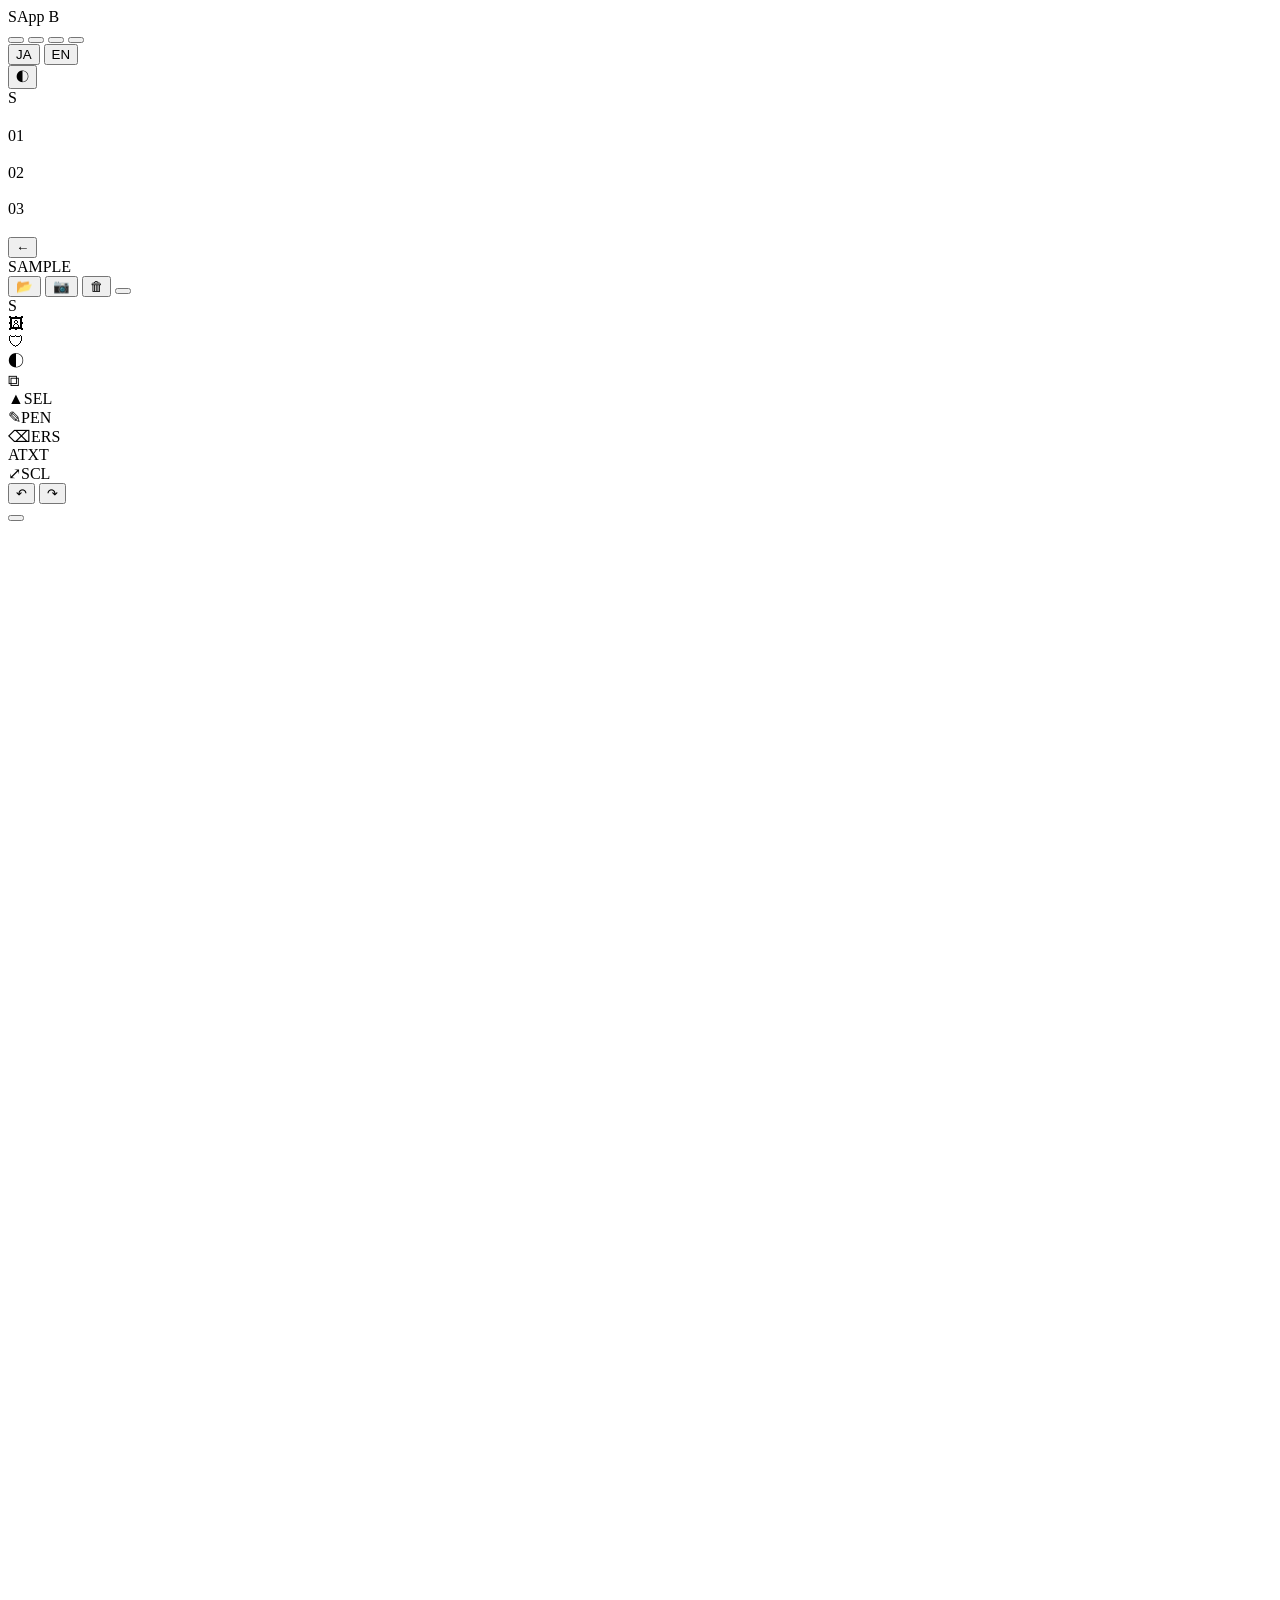
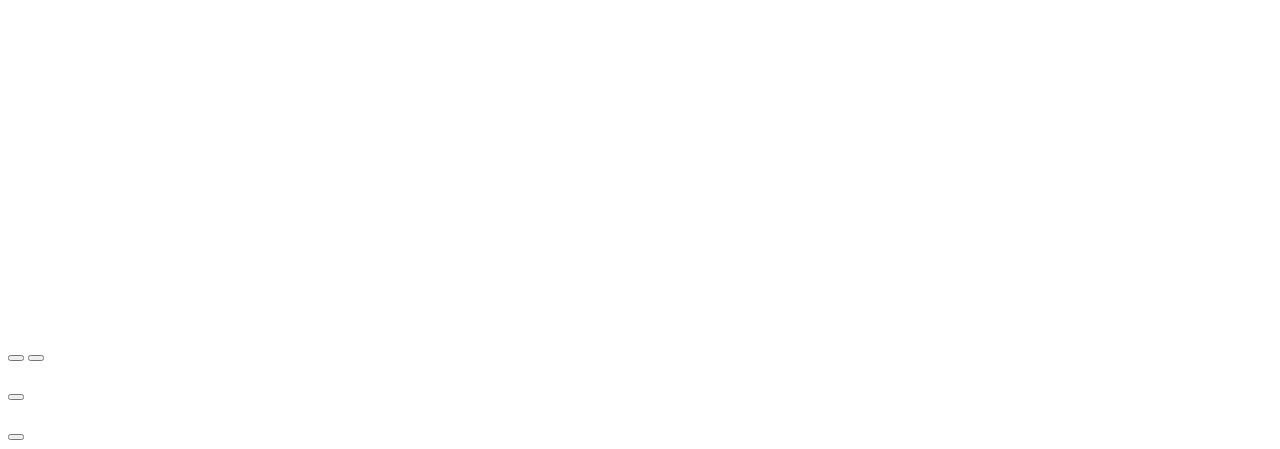
==== commit fbd79fdc: "Update print statement from 'Hello' to 'Goodbye'" ====
--- a/index.html
+++ b/index.html
@@ -6,193 +6,7 @@
 <title>index.html</title>
 <link rel="preconnect" href="https://fonts.googleapis.com">
 <link href="https://fonts.googleapis.com/css2?family=Source+Serif+4:wght@400;500;600&family=Inter:wght@400;500;600&family=IBM+Plex+Mono:wght@400;500&display=swap" rel="stylesheet">
-<style>
-  :root{
-    --bg: #F6F5F0;
-    --surface: #FFFFFF;
-    --ink: #1E2B26;
-    --ink-soft: #55635C;
-    --ink-faint: #93A099;
-    --line: #DAD9D0;
-    --line-strong: #B9C2BB;
-    --accent: #2B6E5F;
-    --accent-soft: #E4EFEA;
-    --accent-deep: #17453B;
-    --amber: #B8863C;
-    --amber-soft: #F5EDDC;
-    --radius: 10px;
-    --serif: 'Source Serif 4', Georgia, serif;
-    --sans: 'Inter', -apple-system, sans-serif;
-    --mono: 'IBM Plex Mono', monospace;
-  }
-  html[data-theme="dark"]{
-    --bg: #121815;
-    --surface: #182420;
-    --ink: #E9EFEA;
-    --ink-soft: #A9B6AF;
-    --ink-faint: #6C7A72;
-    --line: #2A3833;
-    --line-strong: #3C4C45;
-    --accent: #5BAF98;
-    --accent-soft: #1E3730;
-    --accent-deep: #8FD4BC;
-    --amber: #D6A968;
-    --amber-soft: #33291A;
-  }
-  html{ background:var(--bg); transition:background 0.2s; }
-  *{box-sizing:border-box; margin:0; padding:0;}
-  body{ background:var(--bg); color:var(--ink); font-family:var(--sans); line-height:1.6; -webkit-font-smoothing:antialiased; transition:background 0.2s, color 0.2s; }
-  .app{ max-width:1040px; margin:0 auto; min-height:100vh; background:var(--surface); border-left:1px solid var(--line); border-right:1px solid var(--line); }
-
-  .topbar{ display:flex; align-items:center; justify-content:space-between; padding:20px 32px; border-bottom:1px solid var(--line); }
-  .brand{ display:flex; align-items:center; gap:10px; font-family:var(--serif); font-size:19px; font-weight:600; letter-spacing:0.01em; }
-  .brand .mark{ width:28px; height:28px; border:1.5px solid var(--ink); border-radius:6px; display:flex; align-items:center; justify-content:center; font-family:var(--mono); font-size:12px; font-weight:500; }
-  .topbar-right{ display:flex; align-items:center; gap:18px; }
-  .tabs{ display:flex; gap:4px; }
-  .tab{ font-family:var(--sans); font-size:14px; font-weight:500; color:var(--ink-soft); padding:8px 16px; border-radius:20px; cursor:pointer; border:none; background:transparent; transition:background 0.15s, color 0.15s; }
-  .tab:hover{ background:var(--accent-soft); color:var(--accent-deep); }
-  .tab.active{ background:var(--accent); color:#fff; }
-  .lang-switch{ display:flex; border:1px solid var(--line-strong); border-radius:16px; overflow:hidden; font-family:var(--mono); font-size:11px; }
-  .lang-btn{ padding:5px 11px; border:none; background:var(--surface); color:var(--ink-soft); cursor:pointer; }
-  .lang-btn.active{ background:var(--ink); color:var(--bg); }
-  .theme-btn{ width:28px; height:28px; border-radius:50%; border:1px solid var(--line-strong); background:var(--surface); color:var(--ink-soft); cursor:pointer; display:flex; align-items:center; justify-content:center; font-size:14px; }
-  .theme-btn:hover{ border-color:var(--accent); color:var(--accent-deep); }
-
-  .screen{ display:none; }
-  .screen.active{ display:block; animation:fade 0.25s ease; }
-  @keyframes fade{ from{opacity:0; transform:translateY(4px);} to{opacity:1; transform:translateY(0);} }
-  .eyebrow{ font-family:var(--mono); font-size:11px; letter-spacing:0.08em; color:var(--ink-faint); text-transform:uppercase; margin-bottom:10px; }
-
-  /* HOME */
-  .hero{ padding:72px 32px 48px; text-align:center; border-bottom:1px solid var(--line); }
-  .hero .glyph{ width:56px; height:56px; margin:0 auto 24px; border:1.5px solid var(--ink); border-radius:12px; display:flex; align-items:center; justify-content:center; font-family:var(--mono); font-size:13px; }
-  .hero h1{ font-family:var(--serif); font-size:34px; font-weight:600; max-width:540px; margin:0 auto 16px; line-height:1.3; }
-  .hero p{ color:var(--ink-soft); max-width:460px; margin:0 auto; font-size:15px; }
-  .cta-row{ display:grid; grid-template-columns:repeat(3, 1fr); gap:1px; background:var(--line); border-top:1px solid var(--line); }
-  .cta-card{ background:var(--surface); padding:32px 28px; cursor:pointer; transition:background 0.15s; }
-  .cta-card:hover{ background:var(--accent-soft); }
-  .cta-card .num{ font-family:var(--mono); font-size:11px; color:var(--ink-faint); margin-bottom:14px; }
-  .cta-card h3{ font-family:var(--serif); font-size:19px; font-weight:600; margin-bottom:8px; }
-  .cta-card p{ font-size:13px; color:var(--ink-soft); margin-bottom:16px; }
-  .cta-card .go{ font-family:var(--mono); font-size:12px; color:var(--accent-deep); }
-
-  .section-pad{ padding:32px; }
-
-  /* ===== TRY — workspace-style layout, matching SketchAssist ===== */
-  .work-shell{ display:flex; flex-direction:column; height:640px; }
-  .work-top{ display:flex; align-items:center; justify-content:space-between; padding:12px 20px; border-bottom:1px solid var(--line); }
-  .work-top-left{ display:flex; align-items:center; gap:12px; }
-  .icon-btn{ width:32px; height:32px; border-radius:8px; border:1px solid var(--line-strong); background:var(--surface); color:var(--ink-soft); cursor:pointer; display:flex; align-items:center; justify-content:center; font-size:14px; }
-  .icon-btn:hover{ background:var(--accent-soft); }
-  .work-title{ display:flex; align-items:center; gap:8px; font-family:var(--serif); font-size:16px; font-weight:600; }
-  .work-tag{ font-family:var(--mono); font-size:10px; letter-spacing:0.05em; color:var(--accent-deep); background:var(--accent-soft); padding:2px 8px; border-radius:4px; }
-  .work-top-right{ display:flex; gap:8px; }
-  .export-btn{ font-family:var(--sans); font-size:12px; padding:6px 12px; border-radius:8px; border:1px solid var(--line-strong); background:var(--surface); color:var(--ink); display:flex; align-items:center; gap:6px; cursor:pointer; }
-  .export-btn:hover{ background:var(--accent-soft); border-color:var(--accent); }
-
-  .work-body{ flex:1; display:flex; min-height:0; }
-  .work-app-sidebar{ width:52px; border-right:1px solid var(--line); background:var(--surface); display:flex; flex-direction:column; justify-content:space-between; align-items:center; padding:14px 0; flex-shrink:0; }
-  .was-top{ display:flex; flex-direction:column; align-items:center; gap:10px; }
-  .was-bottom{ display:flex; flex-direction:column; align-items:center; gap:16px; }
-  .was-icon{ width:30px; height:30px; border-radius:8px; display:flex; align-items:center; justify-content:center; font-size:13px; color:var(--ink-faint); font-family:var(--mono); }
-  .was-icon.active{ background:var(--accent-soft); color:var(--accent-deep); }
-  .was-icon.status{ color:#3FB56C; font-size:15px; }
-  .work-left-tools{ width:56px; border-right:1px solid var(--line); padding:16px 0; display:flex; flex-direction:column; align-items:center; gap:18px; }
-  .work-left-tools .t{ font-size:16px; color:var(--ink-soft); display:flex; flex-direction:column; align-items:center; gap:2px; }
-  .work-left-tools .t span{ font-family:var(--mono); font-size:8px; }
-
-  .work-main{ flex:1; display:flex; flex-direction:column; min-width:0; }
-  .stage-tabstrip{ display:flex; gap:2px; padding:14px 20px 0; border-bottom:1px solid var(--line); flex-wrap:wrap; }
-  .stage-tab{ font-family:var(--sans); font-size:12.5px; color:var(--ink-soft); padding:8px 12px; border:none; background:transparent; cursor:pointer; border-bottom:2px solid transparent; white-space:nowrap; }
-  .stage-tab.active{ color:var(--ink); border-bottom-color:var(--accent); font-weight:500; }
-  .stage-tab .n{ font-family:var(--mono); font-size:10px; color:var(--ink-faint); margin-right:4px; }
-
-  .viewer{ flex:1; position:relative; display:flex; align-items:center; justify-content:center; background:var(--bg); overflow:hidden; min-height:260px; }
-  .viewer .stage-img{ position:absolute; inset:0; width:100%; height:100%; object-fit:contain; background:var(--bg); }
-  .viewer .handfix-canvas{ position:absolute; inset:0; width:100%; height:100%; z-index:2; display:none; }
-  .viewer .handfix-canvas.on{ display:block; }
-  .handfix-toolbar{ display:none; align-items:center; gap:8px; padding:10px 20px 0; flex-wrap:wrap; }
-  .handfix-toolbar.show{ display:flex; }
-  .hf-label{ font-family:var(--mono); font-size:10px; color:var(--ink-faint); text-transform:uppercase; letter-spacing:0.05em; }
-  .hf-bg-buttons{ display:flex; gap:4px; flex-wrap:wrap; }
-  .hf-btn{ font-family:var(--sans); font-size:11px; padding:5px 10px; border-radius:6px; border:1px solid var(--line-strong); background:var(--surface); color:var(--ink-soft); cursor:pointer; }
-  .hf-btn.active{ background:var(--accent); border-color:var(--accent); color:#fff; font-weight:500; }
-  .hf-sep{ width:1px; height:16px; background:var(--line); margin:0 4px; }
-  .work-left-tools .t.tool-active{ color:var(--accent-deep); }
-  .work-left-tools .t.tool-active span{ color:var(--accent-deep); }
-  .work-left-tools .t{ cursor:pointer; position:relative; }
-  .txt-icon{ font-family:Georgia, 'Times New Roman', serif; font-weight:700; font-size:17px; border-bottom:2px solid currentColor; line-height:1.1; padding-bottom:1px; }
-  .scale-unit-select{ display:none; position:absolute; left:40px; top:2px; z-index:10; font-size:11px; padding:3px 4px; border-radius:6px; border:1px solid var(--line-strong); background:var(--surface); color:var(--ink); }
-  .work-left-tools .t.tool-active .scale-unit-select{ display:block; }
-  .viewer .lasso-svg{ position:absolute; inset:0; width:100%; height:100%; z-index:3; pointer-events:none; }
-  .viewer .lasso-svg.drawing{ pointer-events:auto; cursor:crosshair; }
-  .lasso-path{ fill:rgba(91,175,152,0.25); stroke:var(--accent); stroke-width:0.4; stroke-dasharray:1.2 0.8; }
-  .viewer .glyph-big{ position:relative; font-size:56px; color:rgba(30,43,38,0.4); display:none; }
-  .viewer .badge{ position:absolute; top:10px; left:10px; font-family:var(--mono); font-size:10px; color:rgba(0,0,0,0.5); background:rgba(255,255,255,0.75); padding:3px 8px; border-radius:4px; z-index:2; }
-  .viewer .label{ position:absolute; bottom:10px; font-family:var(--mono); font-size:11px; color:rgba(0,0,0,0.55); background:rgba(255,255,255,0.75); padding:4px 10px; border-radius:4px; z-index:2; }
-
-  .work-nav{ display:flex; justify-content:center; gap:10px; padding:12px 0; border-top:1px solid var(--line); }
-  .btn{ font-family:var(--sans); font-size:13px; font-weight:500; padding:9px 18px; border-radius:8px; border:1px solid var(--line-strong); background:var(--surface); color:var(--ink); cursor:pointer; }
-  .btn:hover{ background:var(--accent-soft); border-color:var(--accent); }
-  .btn.primary{ background:var(--ink); color:var(--bg); border-color:var(--ink); }
-  .btn.primary:hover{ opacity:0.88; }
-
-  .work-right{ width:270px; border-left:1px solid var(--line); overflow-y:auto; padding:16px; }
-  .panel-head{ display:flex; align-items:center; justify-content:space-between; margin-bottom:14px; }
-  .panel-head h4{ font-family:var(--serif); font-size:14px; font-weight:600; }
-  .engine-tag{ font-family:var(--mono); font-size:9px; color:var(--accent-deep); }
-  .mode-label{ font-family:var(--mono); font-size:10px; text-transform:uppercase; letter-spacing:0.05em; color:var(--ink-faint); margin-bottom:8px; }
-  .mode-grid{ display:grid; grid-template-columns:1fr 1fr; gap:6px; margin-bottom:18px; }
-  .mode-chip{ font-family:var(--sans); font-size:12px; padding:8px 6px; border-radius:8px; border:1px solid var(--line-strong); background:var(--surface); color:var(--ink-soft); cursor:pointer; text-align:center; }
-  .mode-chip.active{ background:var(--accent); color:#fff; border-color:var(--accent); font-weight:500; }
-  .mode-chip.soon{ grid-column:span 2; opacity:0.45; cursor:not-allowed; border-style:dashed; }
-
-  .stage-card{ border:1px solid var(--line); border-radius:8px; padding:10px; margin-bottom:8px; cursor:pointer; display:flex; gap:10px; align-items:flex-start; }
-  .stage-card:hover{ border-color:var(--accent); }
-  .stage-card.active{ border-color:var(--accent); background:var(--accent-soft); }
-  .stage-card .sc-num{ width:20px; height:20px; border-radius:50%; background:var(--bg); border:1px solid var(--line-strong); font-family:var(--mono); font-size:10px; display:flex; align-items:center; justify-content:center; flex-shrink:0; }
-  .stage-card.done .sc-num{ background:var(--accent); border-color:var(--accent); color:#fff; }
-  .stage-card .sc-body{ flex:1; min-width:0; }
-  .stage-card .sc-title{ font-size:12.5px; font-weight:500; margin-bottom:2px; }
-  .stage-card .sc-desc{ font-size:11px; color:var(--ink-soft); line-height:1.4; }
-  .stage-card .sc-thumb{ width:36px; height:36px; border-radius:6px; overflow:hidden; flex-shrink:0; background:var(--bg); position:relative; }
-  .stage-card .sc-thumb img{ width:100%; height:100%; object-fit:cover; }
-  .sc-btn{ display:block; width:100%; margin-top:8px; font-size:12px; padding:8px 10px; text-align:center; }
-  .sc-btn-secondary{ background:var(--accent-soft); border-color:var(--accent); color:var(--accent-deep); }
-  .sc-note{ font-size:10.5px; color:var(--amber); margin-top:6px; line-height:1.4; }
-
-  .own-photo-banner{ margin:16px 20px; border:1px solid var(--line); border-radius:var(--radius); padding:18px 20px; background:var(--accent-soft); display:none; align-items:center; justify-content:space-between; gap:16px; flex-wrap:wrap; }
-  .own-photo-banner.show{ display:flex; animation:fade 0.3s ease; }
-  .own-photo-banner .txt h4{ font-family:var(--serif); font-size:15px; font-weight:600; margin-bottom:4px; color:var(--accent-deep); }
-  .own-photo-banner .txt p{ font-size:12.5px; color:var(--ink-soft); }
-
-  /* LEARN */
-  .learn-layout{ display:grid; grid-template-columns:230px 1fr; min-height:480px; }
-  .toc{ border-right:1px solid var(--line); padding:24px 8px; }
-  .toc-item{ font-size:13.5px; padding:8px 16px; border-radius:6px; cursor:pointer; color:var(--ink-soft); }
-  .toc-item.active{ background:var(--accent-soft); color:var(--accent-deep); font-weight:500; }
-  .toc-item:hover:not(.active){ background:var(--bg); }
-  .toc-sub{ padding-left:30px; font-size:12.5px; font-family:var(--mono); }
-  .learn-content{ padding:36px 40px; }
-  .learn-content h2{ font-family:var(--serif); font-size:23px; font-weight:600; margin-bottom:14px; }
-  .try-link{ display:inline-block; font-family:var(--mono); font-size:11px; color:var(--accent-deep); background:var(--accent-soft); padding:4px 10px; border-radius:12px; margin-bottom:16px; cursor:pointer; }
-  .placeholder-line{ height:11px; background:var(--bg); border-radius:4px; margin-bottom:9px; }
-  .detail-box{ margin-top:20px; border:1px dashed var(--line-strong); border-radius:8px; padding:14px 16px; font-family:var(--mono); font-size:12px; color:var(--ink-faint); cursor:pointer; }
-  .detail-box.open{ color:var(--ink-soft); border-style:solid; }
-
-  /* DOWNLOAD */
-  .dl-center{ text-align:center; padding:64px 32px; }
-  .version-tag{ display:inline-block; font-family:var(--mono); font-size:12px; color:var(--accent-deep); background:var(--accent-soft); padding:5px 12px; border-radius:14px; margin-bottom:28px; }
-  .os-row{ display:flex; justify-content:center; gap:8px; margin-bottom:28px; }
-  .os-btn{ font-size:13px; font-weight:500; padding:9px 20px; border-radius:8px; border:1px solid var(--line-strong); background:var(--surface); color:var(--ink-soft); cursor:pointer; }
-  .os-btn.active{ border-color:var(--ink); color:var(--ink); background:var(--accent-soft); }
-  .dl-btn{ font-family:var(--sans); font-size:15px; font-weight:600; padding:14px 40px; border-radius:10px; border:none; background:var(--ink); color:var(--bg); cursor:pointer; }
-  .dl-btn:hover{ background:var(--accent-deep); }
-  .dl-note{ margin-top:12px; font-size:12px; color:var(--ink-faint); font-family:var(--mono); min-height:16px; }
-  .guide-link{ margin-top:24px; font-size:13px; color:var(--accent-deep); cursor:pointer; text-decoration:underline; text-underline-offset:3px; }
-  .guide-box{ max-width:420px; margin:20px auto 0; text-align:left; border:1px solid var(--line); border-radius:8px; padding:16px 18px; font-size:13px; color:var(--ink-soft); display:none; }
-  .guide-box.open{ display:block; }
-</style>
+<link rel="stylesheet" href="css/style.css">
 </head>
 <body>
 
@@ -270,14 +84,10 @@
           <div class="t" id="tool-pen">✎<span>PEN</span></div>
           <div class="t" id="tool-eraser">⌫<span>ERS</span></div>
           <div class="t" id="tool-text"><span class="txt-icon">A</span><span>TXT</span></div>
-          <div class="t" id="tool-scale">
-            ⤢<span>SCL</span>
-            <select class="scale-unit-select" id="scale-unit-select">
-              <option value="mm">mm</option>
-              <option value="cm">cm</option>
-              <option value="in">inch</option>
-              <option value="px">px</option>
-            </select>
+          <div class="t" id="tool-scale">⤢<span>SCL</span></div>
+          <div class="undo-redo-group" id="undo-redo-group">
+            <button class="t undo-redo-btn" id="hf-undo-btn" title="Undo">↶</button>
+            <button class="t undo-redo-btn" id="hf-redo-btn" title="Redo">↷</button>
           </div>
         </div>
 
@@ -289,16 +99,13 @@
             <div class="hf-bg-buttons" id="hf-bg-buttons"></div>
             <span class="hf-sep"></span>
             <button class="hf-btn" id="hf-canvas-toggle"></button>
-            <span class="hf-sep"></span>
-            <button class="hf-btn" id="hf-undo-btn" title="Undo">↶</button>
-            <button class="hf-btn" id="hf-redo-btn" title="Redo">↷</button>
-            <span class="hf-sep"></span>
-            <button class="hf-btn" id="hf-download-btn"></button>
           </div>
 
           <div class="viewer" id="stage-display">
             <img class="stage-img" id="stage-img" alt="">
             <canvas class="handfix-canvas" id="handfix-canvas"></canvas>
+            <canvas class="handfix-canvas scale-preview" id="scale-preview-canvas"></canvas>
+            <div class="text-layer" id="text-layer"></div>
             <svg class="lasso-svg" id="lasso-svg" viewBox="0 0 100 100" preserveAspectRatio="none"></svg>
             <div class="glyph-big" id="stage-glyph"></div>
             <div class="badge" id="stage-badge"></div>
@@ -352,760 +159,11 @@
 
 </div>
 
-<script>
-/* =========================================================
-   STR — 全UI文字列（コードから分離、ja / en 切替）
-   ========================================================= */
-const STR = {
-  ja: {
-    nav: { home:'Home', try:'Try', learn:'Learn', download:'Download' },
-    home: {
-      title:'SketchAssist — 画像を段階的に処理するツール',
-      desc:'誰でもすぐに仕組みを試せます。難しい設定は必要ありません。',
-      cta1_title:'Try SketchAssist', cta1_desc:'サンプルでその場で体験する', cta1_go:'はじめる →',
-      cta2_title:'Learn', cta2_desc:'SketchAssistの考え方と使い方を理解する', cta2_go:'読む →',
-      cta3_title:'Download', cta3_desc:'SketchAssistを入手して使い始める', cta3_go:'入手する →'
-    },
-    try: {
-      tag:'サンプル', export:'エクスポート',
-      panel_title:'処理ステージ', engine:'エンジン接続済み', mode_label:'処理モード',
-      prev:'← Previous', next:'Next →',
-      run:'実行', rerun:'再実行',
-      banner_title:'自分の写真で試してみたくなったら',
-      banner_desc:'Web版はサンプルのみの体験です。ご自身の画像を処理するにはSketchAssistをダウンロードしてください。',
-      banner_btn:'Download SketchAssist',
-      result_note:'SketchAssistで事前に生成された結果を表示（仮）',
-      modes:[
-        { name:'昆虫モード' },
-        { name:'植物モード' },
-        { name:'化石モード' },
-        { name:'考古遺物モード' }
-      ],
-      mode_soon_name:'汎用モード（試作中・近日公開）',
-      hf_bg_label:'背景',
-      hf_bg_none:'背景なし',
-      hf_canvas_on:'キャンバスなし',
-      hf_canvas_off:'キャンバスあり',
-      hf_download:'図をダウンロード',
-      stages:[
-        { name:'元の写真', desc:'アップロード済みの原本画像', button:'none' },
-        { name:'投げ縄選択', desc:'対象物を投げ縄で囲んで選択範囲を指定する（Stage 1）', button:'lasso', secondary:'対象を囲む', note:'※ 投げ縄で対象を囲んでから「実行」してください' },
-        { name:'特徴線強調', desc:'陰影・テクスチャを除去し特徴線を強調する（Stage 2、Stage 1と同時実行）', button:'none' },
-        { name:'エッジ抽出', desc:'特徴線強調画像から構造エッジを抽出する（Stage 3）', button:'run' },
-        { name:'手書き修正', desc:'部位マップを参照しながらペン・消しゴムで手書き修正する', button:'run' }
-      ]
-    },
-    learn: {
-      toc:[
-        { id:'intro', label:'Introduction' },
-        { id:'what_is_a', label:'What is SketchAssist', indent:true },
-        { id:'why_diagrams', label:'Why diagrams, not photos', indent:true },
-        { id:'academic_diagram', label:'What is an academic diagram', indent:true },
-        { id:'start', label:'Getting started' },
-        { id:'workflow', label:'Basic workflow' },
-        { id:'modes', label:'Modes overview', indent:true },
-        { id:'stage1', label:'投げ縄選択の意味', indent:true },
-        { id:'stage2', label:'特徴線強調の意味', indent:true },
-        { id:'stage3', label:'エッジ抽出の意味', indent:true },
-        { id:'stage4', label:'手書き修正の意味', indent:true },
-        { id:'use_cases', label:'Use cases（対象研究）' },
-        { id:'using_a', label:'Using SketchAssist' },
-        { id:'faq', label:'FAQ' }
-      ],
-      try_link:'Tryで見た内容を確認する →'
-    },
-    download: {
-      version:'Latest version — v0.1.0（仮）',
-      dl:'Download',
-      guide:'Installation guide',
-      note_dl:(os,name)=> os + ' 版のダミーファイル「' + name + '」をダウンロードしました（テスト用）'
-    }
-  },
-  en: {
-    nav: { home:'Home', try:'Try', learn:'Learn', download:'Download' },
-    home: {
-      title:'SketchAssist — a tool for staged image processing',
-      desc:'Try it right away — no setup required.',
-      cta1_title:'Try SketchAssist', cta1_desc:'Experience it now with samples', cta1_go:'Start →',
-      cta2_title:'Learn', cta2_desc:'Understand the ideas behind SketchAssist', cta2_go:'Read →',
-      cta3_title:'Download', cta3_desc:'Get SketchAssist and start using it', cta3_go:'Get it →'
-    },
-    try: {
-      tag:'SAMPLE', export:'Export',
-      panel_title:'Processing stages', engine:'Engine connected', mode_label:'Processing mode',
-      prev:'← Previous', next:'Next →',
-      run:'Run', rerun:'Re-run',
-      banner_title:'Want to try it with your own photos?',
-      banner_desc:'This web preview only shows sample images. Download SketchAssist to process your own images.',
-      banner_btn:'Download SketchAssist',
-      result_note:'Showing a pre-generated result from SketchAssist (placeholder)',
-      modes:[
-        { name:'Insect mode' },
-        { name:'Plant mode' },
-        { name:'Fossil mode' },
-        { name:'Artifact mode' }
-      ],
-      mode_soon_name:'General mode (in development)',
-      hf_bg_label:'Background',
-      hf_bg_none:'No background',
-      hf_canvas_on:'Hide canvas',
-      hf_canvas_off:'Show canvas',
-      hf_download:'Download artwork',
-      stages:[
-        { name:'Original photo', desc:'The uploaded source image', button:'none' },
-        { name:'Lasso selection', desc:'Lasso the subject to mark the selection area (Stage 1)', button:'lasso', secondary:'Draw lasso', note:'※ Draw a lasso around the subject, then press "Run".' },
-        { name:'Feature line enhancement', desc:'Remove shading/texture and enhance feature lines (Stage 2, runs together with Stage 1)', button:'none' },
-        { name:'Edge extraction', desc:'Extract structural edges from the enhanced image (Stage 3)', button:'run' },
-        { name:'Hand-drawn correction', desc:'Manually correct with pen/eraser, referencing the part map', button:'run' }
-      ]
-    },
-    learn: {
-      toc:[
-        { id:'intro', label:'Introduction' },
-        { id:'what_is_a', label:'What is SketchAssist', indent:true },
-        { id:'why_diagrams', label:'Why diagrams, not photos', indent:true },
-        { id:'academic_diagram', label:'What is an academic diagram', indent:true },
-        { id:'start', label:'Getting started' },
-        { id:'workflow', label:'Basic workflow' },
-        { id:'modes', label:'Modes overview', indent:true },
-        { id:'stage1', label:'Meaning of Lasso selection', indent:true },
-        { id:'stage2', label:'Meaning of Feature line enhancement', indent:true },
-        { id:'stage3', label:'Meaning of Edge extraction', indent:true },
-        { id:'stage4', label:'Meaning of Hand-drawn correction', indent:true },
-        { id:'use_cases', label:'Use cases' },
-        { id:'using_a', label:'Using SketchAssist' },
-        { id:'faq', label:'FAQ' }
-      ],
-      try_link:'Revisit what you saw in Try →'
-    },
-    download: {
-      version:'Latest version — v0.1.0 (placeholder)',
-      dl:'Download',
-      guide:'Installation guide',
-      note_dl:(os,name)=> 'Downloaded a dummy file for ' + os + ': "' + name + '" (test only)'
-    }
-  }
-};
-
-/* =========================================================
-   画像/サンプルデータ（言語非依存）。
-   assets/samples/{mode}/{sample}/{stage}.jpg に画像を置くと自動反映。
-   ========================================================= */
-const MODE_KEYS = ['insect','plant','fossil','artifact'];
-const STAGE_KEYS = ['original','lasso','feature','edge','handfix'];
-const TOPTAB_STAGE_COUNT = 5; // 元写真〜手書き修正まで、すべてタブで直接切替できる
-const SAMPLE_GLYPH = '●';
-const OS_LIST = [
-  { key:'Windows', ext:'exe' },
-  { key:'macOS', ext:'dmg' },
-  { key:'Linux', ext:'AppImage' }
-];
-
-function imagePath(modeIdx, stageIdx){
-  // 投げ縄選択（stage1）は、投げ縄で範囲を指定するまでは元の写真をそのまま表示する
-  const key = stageIdx === 1 ? STAGE_KEYS[0] : STAGE_KEYS[stageIdx];
-  // ファイル名だけで区別するフラット構成（リポジトリ直下に置くだけでよい）
-  // 例: insect-original.jpg, insect-feature.jpg, plant-edge.jpg ...
-  return MODE_KEYS[modeIdx] + '-' + key + '.jpg';
-}
-
-/* 仮の暫定画像：本物の写真が各パスに用意されるまで、
-   すべてのモード・ステージでこの1枚を代わりに表示する。
-   画像はリポジトリ直下に置いた実ファイルをそのまま参照する。
-   該当ファイルが本物の画像に差し替えられれば、そちらが自動的に優先される。 */
-const TEMP_IMAGE = 'insect-original.jpg';
-
-
-let lang = 'ja';
-let lassoPoints = [];      // 描いた投げ縄の頂点（%座標）
-let lassoIsDrawing = false;
-let lassoApplied = false;  // 「実行」で範囲確定済みか
-let handfixBg = 0;         // 手書き修正の背景：0=元の写真,1=投げ縄選択,2=特徴線強調,3=エッジ抽出,-1=背景なし
-let handfixCanvasOn = true;
-let handfixTool = 'pen';   // 'pen' | 'eraser'
-let handfixDrawing = false;
-let curMode = 0, curStage = 0, curOs = 0, curTopic = 'intro';
-
-function t(){ return STR[lang]; }
-
-/* ---------- top nav / lang / theme ---------- */
-function goTo(name){
-  document.querySelectorAll('.tab').forEach(tb => tb.classList.toggle('active', tb.dataset.screen === name));
-  document.querySelectorAll('.screen').forEach(s => s.classList.toggle('active', s.id === 'screen-' + name));
-}
-document.querySelectorAll('.tab').forEach(tb => tb.addEventListener('click', () => goTo(tb.dataset.screen)));
-document.querySelectorAll('.lang-btn').forEach(b => b.addEventListener('click', () => {
-  lang = b.dataset.lang;
-  document.querySelectorAll('.lang-btn').forEach(x => x.classList.toggle('active', x.dataset.lang === lang));
-  renderAll();
-}));
-document.getElementById('theme-btn').addEventListener('click', () => {
-  const root = document.documentElement;
-  const next = root.getAttribute('data-theme') === 'dark' ? 'light' : 'dark';
-  if(next === 'dark'){ root.setAttribute('data-theme','dark'); } else { root.removeAttribute('data-theme'); }
-  document.getElementById('theme-btn').textContent = next === 'dark' ? '◑' : '◐';
-});
-
-/* ---------- static text ---------- */
-function renderStaticText(){
-  const s = t();
-  document.getElementById('tabs').children[0].textContent = s.nav.home;
-  document.getElementById('tabs').children[1].textContent = s.nav.try;
-  document.getElementById('tabs').children[2].textContent = s.nav.learn;
-  document.getElementById('tabs').children[3].textContent = s.nav.download;
-
-  document.getElementById('home-title').textContent = s.home.title;
-  document.getElementById('home-desc').textContent = s.home.desc;
-  document.getElementById('cta1-title').textContent = s.home.cta1_title;
-  document.getElementById('cta1-desc').textContent = s.home.cta1_desc;
-  document.getElementById('cta1-go').textContent = s.home.cta1_go;
-  document.getElementById('cta2-title').textContent = s.home.cta2_title;
-  document.getElementById('cta2-desc').textContent = s.home.cta2_desc;
-  document.getElementById('cta2-go').textContent = s.home.cta2_go;
-  document.getElementById('cta3-title').textContent = s.home.cta3_title;
-  document.getElementById('cta3-desc').textContent = s.home.cta3_desc;
-  document.getElementById('cta3-go').textContent = s.home.cta3_go;
-
-  document.getElementById('work-tag').textContent = s.try.tag;
-  document.getElementById('export-btn').textContent = '⭳ ' + s.try.export;
-  document.getElementById('btn-prev').textContent = s.try.prev;
-  document.getElementById('btn-next').textContent = s.try.next;
-  document.getElementById('banner-title').textContent = s.try.banner_title;
-  document.getElementById('banner-desc').textContent = s.try.banner_desc;
-  document.getElementById('banner-btn').textContent = s.try.banner_btn;
-  document.getElementById('panel-head-title').textContent = s.try.panel_title;
-  document.getElementById('engine-tag').textContent = s.try.engine;
-  document.getElementById('mode-label').textContent = s.try.mode_label;
-
-  document.getElementById('dl-version').textContent = s.download.version;
-  document.getElementById('dl-btn').textContent = s.download.dl;
-  document.getElementById('guide-link').textContent = s.download.guide;
-}
-
-/* ---------- TRY ---------- */
-/* ---------- 投げ縄選択（実際にドラッグして範囲を描ける） ---------- */
-function resetLasso(){
-  lassoPoints = [];
-  lassoIsDrawing = false;
-  lassoApplied = false;
-  handfixBg = 0;
-  handfixCanvasOn = true;
-  const svg = document.getElementById('lasso-svg');
-  svg.innerHTML = '';
-  svg.classList.remove('drawing');
-  document.getElementById('stage-img').style.clipPath = '';
-  const canvas = document.getElementById('handfix-canvas');
-  const ctx = canvas.getContext('2d');
-  ctx.clearRect(0, 0, canvas.width, canvas.height);
-}
-function pointToPct(evt, svg){
-  const rect = svg.getBoundingClientRect();
-  const x = ((evt.clientX - rect.left) / rect.width) * 100;
-  const y = ((evt.clientY - rect.top) / rect.height) * 100;
-  return [Math.max(0,Math.min(100,x)), Math.max(0,Math.min(100,y))];
-}
-function drawLassoPreview(){
-  const svg = document.getElementById('lasso-svg');
-  svg.innerHTML = '';
-  if(lassoPoints.length < 2) return;
-  const pts = lassoPoints.map(p => p.join(',')).join(' ');
-  const el = document.createElementNS('http://www.w3.org/2000/svg', lassoIsDrawing ? 'polyline' : 'polygon');
-  el.setAttribute('points', pts);
-  el.setAttribute('class', 'lasso-path');
-  svg.appendChild(el);
-}
-function startLassoDrawing(){
-  lassoPoints = [];
-  lassoIsDrawing = false;
-  lassoApplied = false;
-  document.getElementById('stage-img').style.clipPath = '';
-  const svg = document.getElementById('lasso-svg');
-  svg.innerHTML = '';
-  svg.classList.add('drawing');
-}
-(function setupLassoPointerEvents(){
-  const svg = document.getElementById('lasso-svg');
-  svg.addEventListener('pointerdown', (e) => {
-    if(!svg.classList.contains('drawing')) return;
-    lassoIsDrawing = true;
-    lassoPoints = [pointToPct(e, svg)];
-    svg.setPointerCapture(e.pointerId);
-  });
-  svg.addEventListener('pointermove', (e) => {
-    if(!lassoIsDrawing) return;
-    lassoPoints.push(pointToPct(e, svg));
-    drawLassoPreview();
-  });
-  svg.addEventListener('pointerup', () => {
-    if(!lassoIsDrawing) return;
-    lassoIsDrawing = false;
-    svg.classList.remove('drawing');
-    if(lassoPoints.length < 3){ lassoPoints = []; }
-    drawLassoPreview();
-  });
-})();
-function runLassoStage(){
-  curStage = 1;
-  if(lassoPoints.length >= 3){
-    const clip = 'polygon(' + lassoPoints.map(p => p[0]+'% '+p[1]+'%').join(',') + ')';
-    document.getElementById('stage-img').style.clipPath = clip;
-    lassoApplied = true;
-    curStage = 2; // 特徴線強調はStage1と同時実行のため、自動的に進める
-  }
-  renderTry();
-}
-
-/* ---------- 手書き修正：背景レイヤー選択 ---------- */
-function renderHandfixBgButtons(){
-  const s = t();
-  const el = document.getElementById('hf-bg-buttons');
-  document.getElementById('hf-label-bg').textContent = s.try.hf_bg_label;
-  el.innerHTML = '';
-  s.try.stages.slice(0, TOPTAB_STAGE_COUNT).forEach((st, i) => {
-    if(i === 4) return;
-    const b = document.createElement('button');
-    b.className = 'hf-btn' + (handfixBg === i ? ' active' : '');
-    b.textContent = st.name;
-    b.onclick = () => { handfixBg = i; renderTry(); };
-    el.appendChild(b);
-  });
-  const noneBtn = document.createElement('button');
-  noneBtn.className = 'hf-btn' + (handfixBg === -1 ? ' active' : '');
-  noneBtn.textContent = s.try.hf_bg_none;
-  noneBtn.onclick = () => { handfixBg = -1; renderTry(); };
-  el.appendChild(noneBtn);
-}
-document.getElementById('hf-canvas-toggle').addEventListener('click', () => {
-  handfixCanvasOn = !handfixCanvasOn;
-  renderTry();
-});
-document.getElementById('hf-undo-btn').addEventListener('click', () => {
-  if(window._handfixUndo) window._handfixUndo();
-});
-document.getElementById('hf-redo-btn').addEventListener('click', () => {
-  if(window._handfixRedo) window._handfixRedo();
-});
-document.getElementById('hf-download-btn').addEventListener('click', () => {
-  downloadHandfixArtwork();
-});
-function downloadHandfixArtwork(){
-  const viewer = document.getElementById('stage-display');
-  const rect = viewer.getBoundingClientRect();
-  const out = document.createElement('canvas');
-  out.width = Math.max(1, Math.round(rect.width));
-  out.height = Math.max(1, Math.round(rect.height));
-  const octx = out.getContext('2d');
-  octx.fillStyle = '#ffffff';
-  octx.fillRect(0, 0, out.width, out.height);
-
-  function finish(){
-    const canvas = document.getElementById('handfix-canvas');
-    if(handfixCanvasOn){ octx.drawImage(canvas, 0, 0, out.width, out.height); }
-    const link = document.createElement('a');
-    link.download = 'sketchassist-handfix.png';
-    link.href = out.toDataURL('image/png');
-    document.body.appendChild(link);
-    link.click();
-    document.body.removeChild(link);
-  }
-
-  const stageImg = document.getElementById('stage-img');
-  if(handfixBg !== -1 && stageImg.style.display !== 'none' && stageImg.src){
-    const bgImg = new Image();
-    bgImg.crossOrigin = 'anonymous';
-    bgImg.onload = () => { octx.drawImage(bgImg, 0, 0, out.width, out.height); finish(); };
-    bgImg.onerror = () => { finish(); };
-    bgImg.src = stageImg.src;
-  } else {
-    finish();
-  }
-}
-
-/* ---------- 手書き修正：キャンバスに描画（背景をなぞって作業できる） ---------- */
-function setHandfixTool(toolName){
-  handfixTool = toolName;
-  document.getElementById('tool-pen').classList.toggle('tool-active', toolName === 'pen');
-  document.getElementById('tool-eraser').classList.toggle('tool-active', toolName === 'eraser');
-}
-document.getElementById('tool-pen').addEventListener('click', () => setHandfixTool('pen'));
-document.getElementById('tool-eraser').addEventListener('click', () => setHandfixTool('eraser'));
-setHandfixTool('pen');
-
-document.getElementById('tool-scale').addEventListener('click', (e) => {
-  if(e.target.id === 'scale-unit-select') return; // ドロップダウン自体のクリックは無視
-  document.getElementById('tool-scale').classList.toggle('tool-active');
-});
-document.getElementById('scale-unit-select').addEventListener('click', (e) => e.stopPropagation());
-
-(function setupHandfixCanvas(){
-  const canvas = document.getElementById('handfix-canvas');
-  const ctx = canvas.getContext('2d');
-  let lastX = 0, lastY = 0;
-  let undoStack = [];
-  let redoStack = [];
-
-  function syncCanvasSize(){
-    const rect = canvas.getBoundingClientRect();
-    if(rect.width === 0 || rect.height === 0) return;
-    const w = Math.round(rect.width), h = Math.round(rect.height);
-    if(canvas.width === w && canvas.height === h) return; // 既に一致していれば何もしない（描画内容を保持）
-    // サイズがずれていた場合、内容を退避してから正しいサイズへ合わせ直す
-    let snapshot = null;
-    if(canvas.width > 0 && canvas.height > 0){
-      snapshot = document.createElement('canvas');
-      snapshot.width = canvas.width;
-      snapshot.height = canvas.height;
-      snapshot.getContext('2d').drawImage(canvas, 0, 0);
-    }
-    canvas.width = w;
-    canvas.height = h;
-    if(snapshot){ ctx.drawImage(snapshot, 0, 0, w, h); }
-  }
-  window.addEventListener('resize', syncCanvasSize);
-
-  function posFromEvent(e){
-    const rect = canvas.getBoundingClientRect();
-    const scaleX = canvas.width / rect.width;
-    const scaleY = canvas.height / rect.height;
-    return [(e.clientX - rect.left) * scaleX, (e.clientY - rect.top) * scaleY];
-  }
-
-  function pushUndoSnapshot(){
-    if(canvas.width === 0 || canvas.height === 0) return;
-    undoStack.push(canvas.toDataURL());
-    if(undoStack.length > 30) undoStack.shift();
-    redoStack = [];
-  }
-  function restoreSnapshot(dataUrl){
-    const img = new Image();
-    img.onload = () => {
-      ctx.clearRect(0, 0, canvas.width, canvas.height);
-      ctx.drawImage(img, 0, 0, canvas.width, canvas.height);
-    };
-    img.src = dataUrl;
-  }
-  window._handfixUndo = () => {
-    if(undoStack.length === 0) return;
-    redoStack.push(canvas.toDataURL());
-    const prev = undoStack.pop();
-    restoreSnapshot(prev);
-  };
-  window._handfixRedo = () => {
-    if(redoStack.length === 0) return;
-    undoStack.push(canvas.toDataURL());
-    const next = redoStack.pop();
-    restoreSnapshot(next);
-  };
-  window._handfixClearHistory = () => { undoStack = []; redoStack = []; };
-
-  canvas.addEventListener('pointerdown', (e) => {
-    if(curStage !== 4 || !handfixCanvasOn) return;
-    syncCanvasSize();
-    pushUndoSnapshot();
-    handfixDrawing = true;
-    [lastX, lastY] = posFromEvent(e);
-    canvas.setPointerCapture(e.pointerId);
-  });
-  canvas.addEventListener('pointermove', (e) => {
-    if(!handfixDrawing) return;
-    const [x, y] = posFromEvent(e);
-    ctx.lineCap = 'round';
-    ctx.lineJoin = 'round';
-    if(handfixTool === 'eraser'){
-      ctx.globalCompositeOperation = 'destination-out';
-      ctx.lineWidth = 16;
-    } else {
-      ctx.globalCompositeOperation = 'source-over';
-      ctx.strokeStyle = '#111';
-      ctx.lineWidth = 3;
-    }
-    ctx.beginPath();
-    ctx.moveTo(lastX, lastY);
-    ctx.lineTo(x, y);
-    ctx.stroke();
-    [lastX, lastY] = [x, y];
-  });
-  canvas.addEventListener('pointerup', () => { handfixDrawing = false; });
-  canvas.addEventListener('pointerleave', () => { handfixDrawing = false; });
-
-  // 手書き修正タブに入るたびキャンバスサイズを合わせておく
-  window._resizeHandfixCanvas = syncCanvasSize;
-})();
-
-function renderModeGrid(){
-  const el = document.getElementById('mode-grid');
-  el.innerHTML = '';
-  t().try.modes.forEach((m,i) => {
-    const b = document.createElement('button');
-    b.className = 'mode-chip' + (i===curMode ? ' active':'');
-    b.textContent = m.name;
-    b.onclick = () => { curMode = i; curStage = 0; resetLasso(); renderTry(); };
-    el.appendChild(b);
-  });
-  const soon = document.createElement('button');
-  soon.className = 'mode-chip soon';
-  soon.textContent = t().try.mode_soon_name;
-  soon.disabled = true;
-  el.appendChild(soon);
-}
-
-function renderStageTabstrip(){
-  const el = document.getElementById('stage-tabstrip');
-  el.innerHTML = '';
-  t().try.stages.slice(0, TOPTAB_STAGE_COUNT).forEach((st,i) => {
-    const b = document.createElement('button');
-    b.className = 'stage-tab' + (i===curStage ? ' active':'');
-    b.innerHTML = (i>0 ? '<span class="n">'+i+'</span>' : '') + st.name;
-    b.onclick = () => { curStage = i; renderTry(); };
-    el.appendChild(b);
-  });
-}
-
-function renderStageCards(){
-  const el = document.getElementById('stage-cards');
-  el.innerHTML = '';
-  const s = t();
-  s.try.stages.forEach((st,i) => {
-    const card = document.createElement('div');
-    const isDone = i <= curStage;
-    card.className = 'stage-card' + (i===curStage ? ' active':'') + (isDone ? ' done':'');
-
-    const num = document.createElement('div');
-    num.className = 'sc-num';
-    num.textContent = isDone ? '✓' : i;
-    card.appendChild(num);
-
-    const body = document.createElement('div');
-    body.className = 'sc-body';
-    const title = document.createElement('div');
-    title.className = 'sc-title';
-    title.textContent = i + ' ' + st.name;
-    const desc = document.createElement('div');
-    desc.className = 'sc-desc';
-    desc.textContent = st.desc;
-    body.appendChild(title);
-    body.appendChild(desc);
-
-    if(st.button === 'lasso'){
-      const secBtn = document.createElement('button');
-      secBtn.className = 'btn sc-btn sc-btn-secondary';
-      secBtn.textContent = st.secondary;
-      secBtn.onclick = (e) => { e.stopPropagation(); curStage = 1; renderTry(); startLassoDrawing(); };
-      body.appendChild(secBtn);
-
-      const note = document.createElement('div');
-      note.className = 'sc-note';
-      note.textContent = st.note;
-      body.appendChild(note);
-
-      const runBtn = document.createElement('button');
-      runBtn.className = 'btn primary sc-btn';
-      runBtn.textContent = isDone ? s.try.rerun : s.try.run;
-      runBtn.onclick = (e) => { e.stopPropagation(); runLassoStage(); };
-      body.appendChild(runBtn);
-    } else if(st.button === 'run'){
-      const runBtn = document.createElement('button');
-      runBtn.className = 'btn primary sc-btn';
-      runBtn.textContent = isDone ? s.try.rerun : s.try.run;
-      runBtn.onclick = (e) => { e.stopPropagation(); curStage = i; renderTry(); };
-      body.appendChild(runBtn);
-    }
-    card.appendChild(body);
-
-    const thumb = document.createElement('div');
-    thumb.className = 'sc-thumb';
-    const img = document.createElement('img');
-    img.src = imagePath(curMode, i);
-    img.alt = '';
-    img.onerror = () => {
-      if(img.src.indexOf(TEMP_IMAGE) === -1){ img.src = TEMP_IMAGE; }
-      else{ thumb.style.display = 'none'; }
-    };
-    thumb.appendChild(img);
-    card.appendChild(thumb);
-
-    card.onclick = () => { curStage = i; renderTry(); };
-    el.appendChild(card);
-  });
-}
-
-function renderTry(){
-  const s = t();
-  document.getElementById('work-mode-name').textContent = s.try.modes[curMode].name;
-  renderModeGrid();
-  renderStageTabstrip();
-  renderStageCards();
-
-  document.getElementById('stage-badge').textContent = curStage === 4 ? '' : s.try.result_note;
-  document.getElementById('stage-badge').style.display = curStage === 4 ? 'none' : 'block';
-  document.getElementById('stage-label').textContent =
-    s.try.modes[curMode].name + ' / ' + s.try.stages[curStage].name;
-
-  const stageImg = document.getElementById('stage-img');
-  const glyphEl = document.getElementById('stage-glyph');
-  const canvas = document.getElementById('handfix-canvas');
-  const lassoSvg = document.getElementById('lasso-svg');
-  const hfToolbar = document.getElementById('handfix-toolbar');
-
-  function clipFor(){
-    if(lassoApplied && lassoPoints.length >= 3){
-      return 'polygon(' + lassoPoints.map(p => p[0]+'% '+p[1]+'%').join(',') + ')';
-    }
-    return '';
-  }
-
-  if(curStage === 4){
-    // 手書き修正：背景レイヤー + キャンバスレイヤー
-    hfToolbar.classList.add('show');
-    lassoSvg.innerHTML = '';
-    lassoSvg.classList.remove('drawing');
-    renderHandfixBgButtons();
-
-    if(handfixBg === -1){
-      stageImg.style.display = 'none';
-    } else {
-      const bgPath = imagePath(curMode, handfixBg);
-      stageImg.src = bgPath;
-      stageImg.style.display = 'block';
-      stageImg.style.clipPath = handfixBg >= 1 ? clipFor() : '';
-      stageImg.onerror = () => {
-        if(stageImg.src.indexOf(TEMP_IMAGE) === -1){ stageImg.src = TEMP_IMAGE; }
-      };
-    }
-    canvas.classList.toggle('on', handfixCanvasOn);
-    if(handfixCanvasOn && window._resizeHandfixCanvas){
-      window._resizeHandfixCanvas();
-    }
-    document.getElementById('hf-canvas-toggle').textContent = handfixCanvasOn ? s.try.hf_canvas_on : s.try.hf_canvas_off;
-    document.getElementById('hf-download-btn').textContent = '⭳ ' + s.try.hf_download;
-    document.getElementById('hf-canvas-toggle').classList.toggle('active', !handfixCanvasOn);
-    glyphEl.style.display = 'none';
-  } else {
-    hfToolbar.classList.remove('show');
-    canvas.classList.remove('on');
-    const path = imagePath(curMode, curStage);
-    stageImg.src = path;
-    stageImg.style.display = 'block';
-    glyphEl.style.display = 'none';
-
-    if(curStage >= 1){
-      stageImg.style.clipPath = clipFor();
-      if(curStage === 1){ drawLassoPreview(); }
-      else { lassoSvg.innerHTML = ''; lassoSvg.classList.remove('drawing'); }
-    } else {
-      stageImg.style.clipPath = '';
-      lassoSvg.innerHTML = '';
-      lassoSvg.classList.remove('drawing');
-    }
-
-    stageImg.onerror = () => {
-      if(stageImg.src.indexOf(TEMP_IMAGE) === -1){
-        stageImg.src = TEMP_IMAGE;
-        return;
-      }
-      stageImg.style.display = 'none';
-      glyphEl.style.display = 'flex';
-      glyphEl.style.alignItems = 'center';
-      glyphEl.style.justifyContent = 'center';
-      glyphEl.textContent = SAMPLE_GLYPH;
-    };
-  }
-
-  const isLast = curStage === s.try.stages.length - 1;
-  document.getElementById('own-photo-banner').classList.toggle('show', isLast);
-}
-document.getElementById('btn-prev').onclick = () => { if(curStage>0){ curStage--; renderTry(); } };
-document.getElementById('btn-next').onclick = () => { if(curStage < t().try.stages.length-1){ curStage++; renderTry(); } };
-
-/* ---------- LEARN ---------- */
-function renderToc(){
-  const el = document.getElementById('toc');
-  el.innerHTML = '';
-  t().learn.toc.forEach(item => {
-    const d = document.createElement('div');
-    d.className = 'toc-item' + (item.indent ? ' toc-sub':'') + (item.id===curTopic ? ' active':'');
-    d.textContent = item.label;
-    d.onclick = () => { curTopic = item.id; renderToc(); renderLearnContent(); };
-    el.appendChild(d);
-  });
-}
-function findLabel(id){
-  const found = t().learn.toc.find(x => x.id === id);
-  return found ? found.label : id;
-}
-function renderLearnContent(){
-  const el = document.getElementById('learn-content');
-  el.innerHTML = '';
-  const h = document.createElement('h2');
-  h.textContent = findLabel(curTopic);
-  el.appendChild(h);
-
-  if(curTopic.startsWith('stage') || curTopic === 'modes'){
-    const link = document.createElement('div');
-    link.className = 'try-link';
-    link.textContent = t().learn.try_link;
-    link.onclick = () => goTo('try');
-    el.appendChild(link);
-  }
-  [90,75,60].forEach(w => {
-    const p = document.createElement('div');
-    p.className = 'placeholder-line';
-    p.style.width = w + '%';
-    el.appendChild(p);
-  });
-  const box = document.createElement('div');
-  box.className = 'detail-box';
-  const closedText = lang === 'ja' ? '＋ 詳細説明を表示（仮）' : '+ Show details (placeholder)';
-  const openText = lang === 'ja' ? '－ 詳細説明（プレースホルダー本文）' : '− Details (placeholder body text)';
-  box.textContent = closedText;
-  box.onclick = () => {
-    box.classList.toggle('open');
-    box.textContent = box.classList.contains('open') ? openText : closedText;
-  };
-  el.appendChild(box);
-}
-
-/* ---------- DOWNLOAD ---------- */
-function renderOsRow(){
-  const el = document.getElementById('os-row');
-  el.innerHTML = '';
-  OS_LIST.forEach((os,i) => {
-    const b = document.createElement('button');
-    b.className = 'os-btn' + (i===curOs ? ' active':'');
-    b.textContent = os.key;
-    b.onclick = () => { curOs = i; renderOsRow(); };
-    el.appendChild(b);
-  });
-}
-document.getElementById('dl-btn').onclick = () => {
-  const os = OS_LIST[curOs];
-  const fileName = 'SketchAssist-Setup-' + os.key + '-v0.1.0.' + os.ext + '.txt';
-  const content =
-    (lang==='ja'
-      ? 'これはSketchAssist UIプロトタイプのテスト用ダミーファイルです。\n実際のインストーラーではありません。\n\n'
-      : 'This is a dummy test file for the SketchAssist UI prototype.\nThis is not a real installer.\n\n') +
-    'OS: ' + os.key + '\nVersion: v0.1.0\n' +
-    (lang==='ja' ? 'ダウンロード日時: ' : 'Downloaded: ') + new Date().toLocaleString(lang==='ja'?'ja-JP':'en-US') + '\n';
-  const blob = new Blob([content], { type: 'text/plain' });
-  const url = URL.createObjectURL(blob);
-  const a = document.createElement('a');
-  a.href = url; a.download = fileName;
-  document.body.appendChild(a); a.click(); document.body.removeChild(a);
-  URL.revokeObjectURL(url);
-  document.getElementById('dl-note').textContent = t().download.note_dl(os.key, fileName);
-};
-function toggleGuide(){ document.getElementById('guide-box').classList.toggle('open'); }
-
-/* ---------- full render ---------- */
-function renderAll(){
-  renderStaticText();
-  renderTry();
-  renderToc();
-  renderLearnContent();
-  renderOsRow();
-  document.getElementById('dl-note').textContent = '';
-}
-renderAll();
-</script>
+<script src="js/core.js"></script>
+<script src="js/nav.js"></script>
+<script src="js/try.js"></script>
+<script src="js/learn.js"></script>
+<script src="js/download.js"></script>
+<script src="js/main.js"></script>
 </body>
 </html>
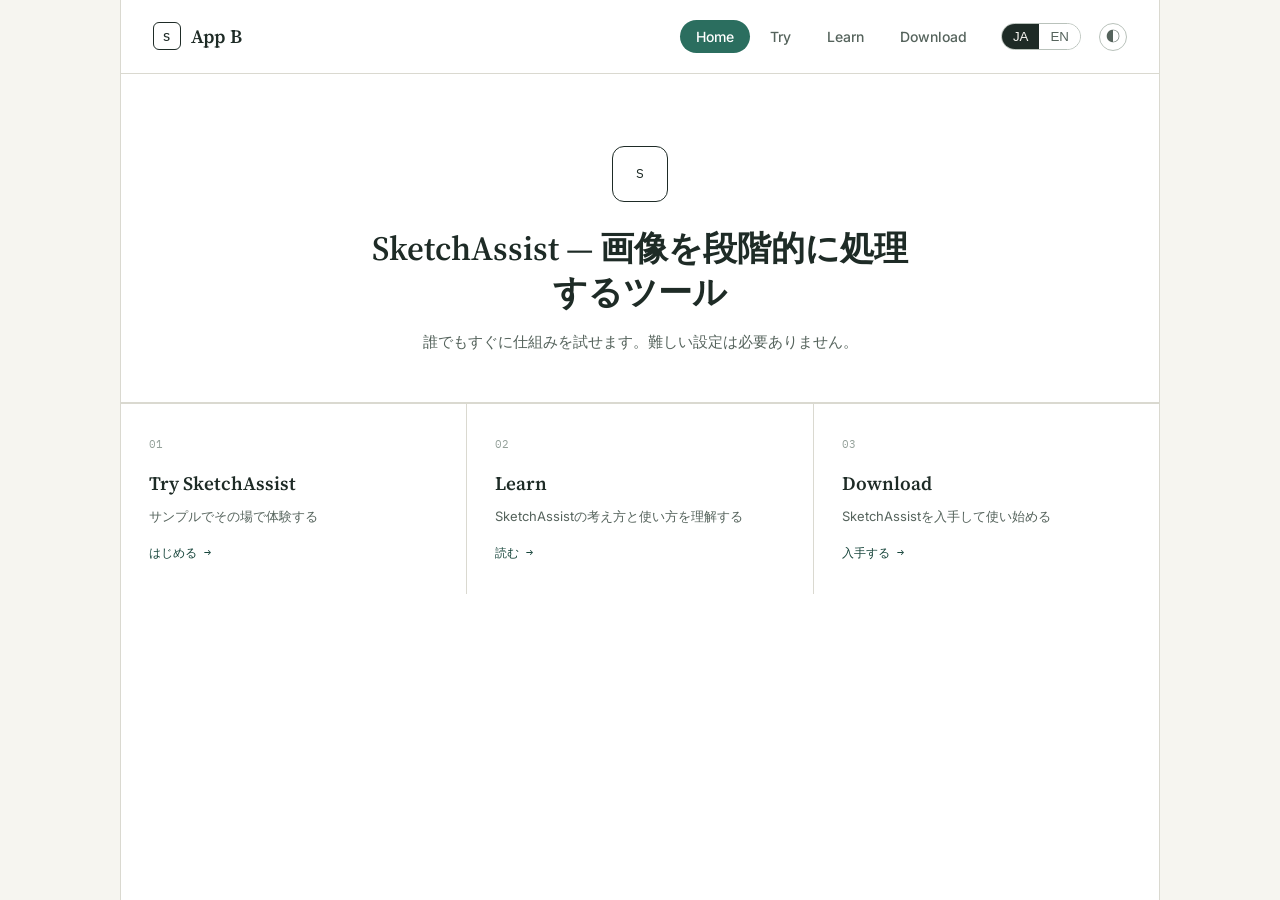
==== commit 1c10639a: "Update index.html" ====
--- a/index.html
+++ b/index.html
@@ -160,6 +160,7 @@
 </div>
 
 <script src="js/core.js"></script>
+<script src="js/learn-content.js"></script>
 <script src="js/nav.js"></script>
 <script src="js/try.js"></script>
 <script src="js/learn.js"></script>
--- a/css/style.css
+++ b/css/style.css
@@ -0,0 +1,195 @@
+:root{
+    --bg: #F6F5F0;
+    --surface: #FFFFFF;
+    --ink: #1E2B26;
+    --ink-soft: #55635C;
+    --ink-faint: #93A099;
+    --line: #DAD9D0;
+    --line-strong: #B9C2BB;
+    --accent: #2B6E5F;
+    --accent-soft: #E4EFEA;
+    --accent-deep: #17453B;
+    --amber: #B8863C;
+    --amber-soft: #F5EDDC;
+    --radius: 10px;
+    --serif: 'Source Serif 4', Georgia, serif;
+    --sans: 'Inter', -apple-system, sans-serif;
+    --mono: 'IBM Plex Mono', monospace;
+  }
+  html[data-theme="dark"]{
+    --bg: #121815;
+    --surface: #182420;
+    --ink: #E9EFEA;
+    --ink-soft: #A9B6AF;
+    --ink-faint: #6C7A72;
+    --line: #2A3833;
+    --line-strong: #3C4C45;
+    --accent: #5BAF98;
+    --accent-soft: #1E3730;
+    --accent-deep: #8FD4BC;
+    --amber: #D6A968;
+    --amber-soft: #33291A;
+  }
+  html{ background:var(--bg); transition:background 0.2s; }
+  *{box-sizing:border-box; margin:0; padding:0;}
+  body{ background:var(--bg); color:var(--ink); font-family:var(--sans); line-height:1.6; -webkit-font-smoothing:antialiased; transition:background 0.2s, color 0.2s; }
+  .app{ max-width:1040px; margin:0 auto; min-height:100vh; background:var(--surface); border-left:1px solid var(--line); border-right:1px solid var(--line); }
+
+  .topbar{ display:flex; align-items:center; justify-content:space-between; padding:20px 32px; border-bottom:1px solid var(--line); }
+  .brand{ display:flex; align-items:center; gap:10px; font-family:var(--serif); font-size:19px; font-weight:600; letter-spacing:0.01em; }
+  .brand .mark{ width:28px; height:28px; border:1.5px solid var(--ink); border-radius:6px; display:flex; align-items:center; justify-content:center; font-family:var(--mono); font-size:12px; font-weight:500; }
+  .topbar-right{ display:flex; align-items:center; gap:18px; }
+  .tabs{ display:flex; gap:4px; }
+  .tab{ font-family:var(--sans); font-size:14px; font-weight:500; color:var(--ink-soft); padding:8px 16px; border-radius:20px; cursor:pointer; border:none; background:transparent; transition:background 0.15s, color 0.15s; }
+  .tab:hover{ background:var(--accent-soft); color:var(--accent-deep); }
+  .tab.active{ background:var(--accent); color:#fff; }
+  .lang-switch{ display:flex; border:1px solid var(--line-strong); border-radius:16px; overflow:hidden; font-family:var(--mono); font-size:11px; }
+  .lang-btn{ padding:5px 11px; border:none; background:var(--surface); color:var(--ink-soft); cursor:pointer; }
+  .lang-btn.active{ background:var(--ink); color:var(--bg); }
+  .theme-btn{ width:28px; height:28px; border-radius:50%; border:1px solid var(--line-strong); background:var(--surface); color:var(--ink-soft); cursor:pointer; display:flex; align-items:center; justify-content:center; font-size:14px; }
+  .theme-btn:hover{ border-color:var(--accent); color:var(--accent-deep); }
+
+  .screen{ display:none; }
+  .screen.active{ display:block; animation:fade 0.25s ease; }
+  @keyframes fade{ from{opacity:0; transform:translateY(4px);} to{opacity:1; transform:translateY(0);} }
+  .eyebrow{ font-family:var(--mono); font-size:11px; letter-spacing:0.08em; color:var(--ink-faint); text-transform:uppercase; margin-bottom:10px; }
+
+  /* HOME */
+  .hero{ padding:72px 32px 48px; text-align:center; border-bottom:1px solid var(--line); }
+  .hero .glyph{ width:56px; height:56px; margin:0 auto 24px; border:1.5px solid var(--ink); border-radius:12px; display:flex; align-items:center; justify-content:center; font-family:var(--mono); font-size:13px; }
+  .hero h1{ font-family:var(--serif); font-size:34px; font-weight:600; max-width:540px; margin:0 auto 16px; line-height:1.3; }
+  .hero p{ color:var(--ink-soft); max-width:460px; margin:0 auto; font-size:15px; }
+  .cta-row{ display:grid; grid-template-columns:repeat(3, 1fr); gap:1px; background:var(--line); border-top:1px solid var(--line); }
+  .cta-card{ background:var(--surface); padding:32px 28px; cursor:pointer; transition:background 0.15s; }
+  .cta-card:hover{ background:var(--accent-soft); }
+  .cta-card .num{ font-family:var(--mono); font-size:11px; color:var(--ink-faint); margin-bottom:14px; }
+  .cta-card h3{ font-family:var(--serif); font-size:19px; font-weight:600; margin-bottom:8px; }
+  .cta-card p{ font-size:13px; color:var(--ink-soft); margin-bottom:16px; }
+  .cta-card .go{ font-family:var(--mono); font-size:12px; color:var(--accent-deep); }
+
+  .section-pad{ padding:32px; }
+
+  /* ===== TRY — workspace-style layout, matching SketchAssist ===== */
+  .work-shell{ display:flex; flex-direction:column; height:640px; }
+  .work-top{ display:flex; align-items:center; justify-content:space-between; padding:12px 20px; border-bottom:1px solid var(--line); }
+  .work-top-left{ display:flex; align-items:center; gap:12px; }
+  .icon-btn{ width:32px; height:32px; border-radius:8px; border:1px solid var(--line-strong); background:var(--surface); color:var(--ink-soft); cursor:pointer; display:flex; align-items:center; justify-content:center; font-size:14px; }
+  .icon-btn:hover{ background:var(--accent-soft); }
+  .work-title{ display:flex; align-items:center; gap:8px; font-family:var(--serif); font-size:16px; font-weight:600; }
+  .work-tag{ font-family:var(--mono); font-size:10px; letter-spacing:0.05em; color:var(--accent-deep); background:var(--accent-soft); padding:2px 8px; border-radius:4px; }
+  .work-top-right{ display:flex; gap:8px; }
+  .export-btn{ font-family:var(--sans); font-size:12px; padding:6px 12px; border-radius:8px; border:1px solid var(--line-strong); background:var(--surface); color:var(--ink); display:flex; align-items:center; gap:6px; cursor:pointer; }
+  .export-btn:hover{ background:var(--accent-soft); border-color:var(--accent); }
+
+  .work-body{ flex:1; display:flex; min-height:0; }
+  .work-app-sidebar{ width:52px; border-right:1px solid var(--line); background:var(--surface); display:flex; flex-direction:column; justify-content:space-between; align-items:center; padding:14px 0; flex-shrink:0; }
+  .was-top{ display:flex; flex-direction:column; align-items:center; gap:10px; }
+  .was-bottom{ display:flex; flex-direction:column; align-items:center; gap:16px; }
+  .was-icon{ width:30px; height:30px; border-radius:8px; display:flex; align-items:center; justify-content:center; font-size:13px; color:var(--ink-faint); font-family:var(--mono); }
+  .was-icon.active{ background:var(--accent-soft); color:var(--accent-deep); }
+  .was-icon.status{ color:#3FB56C; font-size:15px; }
+  .work-left-tools{ width:56px; border-right:1px solid var(--line); padding:16px 0; display:flex; flex-direction:column; align-items:center; gap:18px; }
+  .work-left-tools .t{ font-size:16px; color:var(--ink-soft); display:flex; flex-direction:column; align-items:center; gap:2px; }
+  .work-left-tools .t span{ font-family:var(--mono); font-size:8px; }
+
+  .work-main{ flex:1; display:flex; flex-direction:column; min-width:0; }
+  .stage-tabstrip{ display:flex; gap:2px; padding:14px 20px 0; border-bottom:1px solid var(--line); flex-wrap:wrap; }
+  .stage-tab{ font-family:var(--sans); font-size:12.5px; color:var(--ink-soft); padding:8px 12px; border:none; background:transparent; cursor:pointer; border-bottom:2px solid transparent; white-space:nowrap; }
+  .stage-tab.active{ color:var(--ink); border-bottom-color:var(--accent); font-weight:500; }
+  .stage-tab .n{ font-family:var(--mono); font-size:10px; color:var(--ink-faint); margin-right:4px; }
+
+  .viewer{ flex:1; position:relative; display:flex; align-items:center; justify-content:center; background:var(--bg); overflow:hidden; min-height:260px; }
+  .viewer .stage-img{ position:absolute; inset:0; width:100%; height:100%; object-fit:contain; background:var(--bg); }
+  .viewer .handfix-canvas{ position:absolute; inset:0; width:100%; height:100%; z-index:2; display:none; touch-action:none; }
+  .viewer .handfix-canvas.on{ display:block; }
+  .viewer .scale-preview{ z-index:3; pointer-events:none; }
+  .text-layer{ position:absolute; inset:0; z-index:4; display:none; pointer-events:none; }
+  .text-layer.on{ display:block; }
+  .text-layer.placing{ pointer-events:auto; cursor:text; }
+  .text-box{ position:absolute; pointer-events:auto; min-width:70px; background:rgba(255,255,255,0.85); border:1px dashed var(--accent); border-radius:4px; }
+  .text-box.selected{ border-style:solid; box-shadow:0 0 0 2px var(--accent-soft); }
+  html[data-theme="dark"] .text-box{ background:rgba(24,36,32,0.85); }
+  .tb-handle{ position:absolute; top:-16px; left:-1px; width:16px; height:14px; background:var(--accent); color:#fff; font-size:9px; display:flex; align-items:center; justify-content:center; cursor:move; border-radius:3px 3px 0 0; }
+  .tb-text{ padding:4px 6px 4px 6px; font-size:13px; color:var(--ink); min-width:60px; outline:none; }
+  .handfix-toolbar{ display:none; align-items:center; gap:8px; padding:8px 20px; flex-wrap:wrap; background:var(--surface); border-bottom:1px solid var(--line); flex-shrink:0; }
+  .handfix-toolbar.show{ display:flex; }
+  .hf-label{ font-family:var(--mono); font-size:10px; color:var(--ink-faint); text-transform:uppercase; letter-spacing:0.05em; }
+  .hf-bg-buttons{ display:flex; gap:4px; flex-wrap:wrap; }
+  .hf-btn{ font-family:var(--sans); font-size:11px; padding:5px 10px; border-radius:6px; border:1px solid var(--line-strong); background:var(--surface); color:var(--ink-soft); cursor:pointer; }
+  .hf-btn.active{ background:var(--accent); border-color:var(--accent); color:#fff; font-weight:500; }
+  .hf-sep{ width:1px; height:16px; background:var(--line); margin:0 4px; }
+  .work-left-tools .t.tool-active{ color:var(--accent-deep); }
+  .work-left-tools .t.tool-active span{ color:var(--accent-deep); }
+  .work-left-tools .t{ cursor:pointer; position:relative; }
+  .txt-icon{ font-family:Georgia, 'Times New Roman', serif; font-weight:700; font-size:17px; border-bottom:2px solid currentColor; line-height:1.1; padding-bottom:1px; }
+  .undo-redo-group{ display:none; flex-direction:column; gap:6px; margin-top:2px; }
+  .undo-redo-group.show{ display:flex; }
+  .undo-redo-btn{ font-size:16px; }
+  .viewer .lasso-svg{ position:absolute; inset:0; width:100%; height:100%; z-index:3; pointer-events:none; }
+  .viewer .lasso-svg.drawing{ pointer-events:auto; cursor:crosshair; }
+  .lasso-path{ fill:rgba(91,175,152,0.25); stroke:var(--accent); stroke-width:0.4; stroke-dasharray:1.2 0.8; }
+  .viewer .glyph-big{ position:relative; font-size:56px; color:rgba(30,43,38,0.4); display:none; }
+  .viewer .badge{ position:absolute; top:10px; left:10px; font-family:var(--mono); font-size:10px; color:rgba(0,0,0,0.5); background:rgba(255,255,255,0.75); padding:3px 8px; border-radius:4px; z-index:2; }
+  .viewer .label{ position:absolute; bottom:10px; font-family:var(--mono); font-size:11px; color:rgba(0,0,0,0.55); background:rgba(255,255,255,0.75); padding:4px 10px; border-radius:4px; z-index:2; }
+
+  .work-nav{ display:flex; justify-content:center; gap:10px; padding:12px 0; border-top:1px solid var(--line); }
+  .btn{ font-family:var(--sans); font-size:13px; font-weight:500; padding:9px 18px; border-radius:8px; border:1px solid var(--line-strong); background:var(--surface); color:var(--ink); cursor:pointer; }
+  .btn:hover{ background:var(--accent-soft); border-color:var(--accent); }
+  .btn.primary{ background:var(--ink); color:var(--bg); border-color:var(--ink); }
+  .btn.primary:hover{ opacity:0.88; }
+
+  .work-right{ width:270px; border-left:1px solid var(--line); overflow-y:auto; padding:16px; }
+  .panel-head{ display:flex; align-items:center; justify-content:space-between; margin-bottom:14px; }
+  .panel-head h4{ font-family:var(--serif); font-size:14px; font-weight:600; }
+  .engine-tag{ font-family:var(--mono); font-size:9px; color:var(--accent-deep); }
+  .mode-label{ font-family:var(--mono); font-size:10px; text-transform:uppercase; letter-spacing:0.05em; color:var(--ink-faint); margin-bottom:8px; }
+  .mode-grid{ display:grid; grid-template-columns:1fr 1fr; gap:6px; margin-bottom:18px; }
+  .mode-chip{ font-family:var(--sans); font-size:12px; padding:8px 6px; border-radius:8px; border:1px solid var(--line-strong); background:var(--surface); color:var(--ink-soft); cursor:pointer; text-align:center; }
+  .mode-chip.active{ background:var(--accent); color:#fff; border-color:var(--accent); font-weight:500; }
+  .mode-chip.soon{ grid-column:span 2; opacity:0.45; cursor:not-allowed; border-style:dashed; }
+
+  .stage-card{ border:1px solid var(--line); border-radius:8px; padding:10px; margin-bottom:8px; cursor:pointer; display:flex; gap:10px; align-items:flex-start; }
+  .stage-card:hover{ border-color:var(--accent); }
+  .stage-card.active{ border-color:var(--accent); background:var(--accent-soft); }
+  .stage-card .sc-num{ width:20px; height:20px; border-radius:50%; background:var(--bg); border:1px solid var(--line-strong); font-family:var(--mono); font-size:10px; display:flex; align-items:center; justify-content:center; flex-shrink:0; }
+  .stage-card.done .sc-num{ background:var(--accent); border-color:var(--accent); color:#fff; }
+  .stage-card .sc-body{ flex:1; min-width:0; }
+  .stage-card .sc-title{ font-size:12.5px; font-weight:500; margin-bottom:2px; }
+  .stage-card .sc-desc{ font-size:11px; color:var(--ink-soft); line-height:1.4; }
+  .stage-card .sc-thumb{ width:36px; height:36px; border-radius:6px; overflow:hidden; flex-shrink:0; background:var(--bg); position:relative; }
+  .stage-card .sc-thumb img{ width:100%; height:100%; object-fit:cover; }
+  .sc-btn{ display:block; width:100%; margin-top:8px; font-size:12px; padding:8px 10px; text-align:center; }
+  .sc-btn-secondary{ background:var(--accent-soft); border-color:var(--accent); color:var(--accent-deep); }
+  .sc-note{ font-size:10.5px; color:var(--amber); margin-top:6px; line-height:1.4; }
+
+  .own-photo-banner{ margin:16px 20px; border:1px solid var(--line); border-radius:var(--radius); padding:18px 20px; background:var(--accent-soft); display:none; align-items:center; justify-content:space-between; gap:16px; flex-wrap:wrap; }
+  .own-photo-banner.show{ display:flex; animation:fade 0.3s ease; }
+  .own-photo-banner .txt h4{ font-family:var(--serif); font-size:15px; font-weight:600; margin-bottom:4px; color:var(--accent-deep); }
+  .own-photo-banner .txt p{ font-size:12.5px; color:var(--ink-soft); }
+
+  /* LEARN */
+  .learn-layout{ display:grid; grid-template-columns:230px 1fr; min-height:480px; }
+  .toc{ border-right:1px solid var(--line); padding:24px 8px; }
+  .toc-item{ font-size:13.5px; padding:8px 16px; border-radius:6px; cursor:pointer; color:var(--ink-soft); }
+  .toc-item.active{ background:var(--accent-soft); color:var(--accent-deep); font-weight:500; }
+  .toc-item:hover:not(.active){ background:var(--bg); }
+  .toc-sub{ padding-left:30px; font-size:12.5px; font-family:var(--mono); }
+  .learn-content{ padding:36px 40px; }
+  .learn-content h2{ font-family:var(--serif); font-size:23px; font-weight:600; margin-bottom:14px; }
+  .try-link{ display:inline-block; font-family:var(--mono); font-size:11px; color:var(--accent-deep); background:var(--accent-soft); padding:4px 10px; border-radius:12px; margin-bottom:16px; cursor:pointer; }
+  .placeholder-line{ height:11px; background:var(--bg); border-radius:4px; margin-bottom:9px; }
+  .detail-box{ margin-top:20px; border:1px dashed var(--line-strong); border-radius:8px; padding:14px 16px; font-family:var(--mono); font-size:12px; color:var(--ink-faint); cursor:pointer; }
+  .detail-box.open{ color:var(--ink-soft); border-style:solid; }
+
+  /* DOWNLOAD */
+  .dl-center{ text-align:center; padding:64px 32px; }
+  .version-tag{ display:inline-block; font-family:var(--mono); font-size:12px; color:var(--accent-deep); background:var(--accent-soft); padding:5px 12px; border-radius:14px; margin-bottom:28px; }
+  .os-row{ display:flex; justify-content:center; gap:8px; margin-bottom:28px; }
+  .os-btn{ font-size:13px; font-weight:500; padding:9px 20px; border-radius:8px; border:1px solid var(--line-strong); background:var(--surface); color:var(--ink-soft); cursor:pointer; }
+  .os-btn.active{ border-color:var(--ink); color:var(--ink); background:var(--accent-soft); }
+  .dl-btn{ font-family:var(--sans); font-size:15px; font-weight:600; padding:14px 40px; border-radius:10px; border:none; background:var(--ink); color:var(--bg); cursor:pointer; }
+  .dl-btn:hover{ background:var(--accent-deep); }
+  .dl-note{ margin-top:12px; font-size:12px; color:var(--ink-faint); font-family:var(--mono); min-height:16px; }
+  .guide-link{ margin-top:24px; font-size:13px; color:var(--accent-deep); cursor:pointer; text-decoration:underline; text-underline-offset:3px; }
+  .guide-box{ max-width:420px; margin:20px auto 0; text-align:left; border:1px solid var(--line); border-radius:8px; padding:16px 18px; font-size:13px; color:var(--ink-soft); display:none; }
+  .guide-box.open{ display:block; }
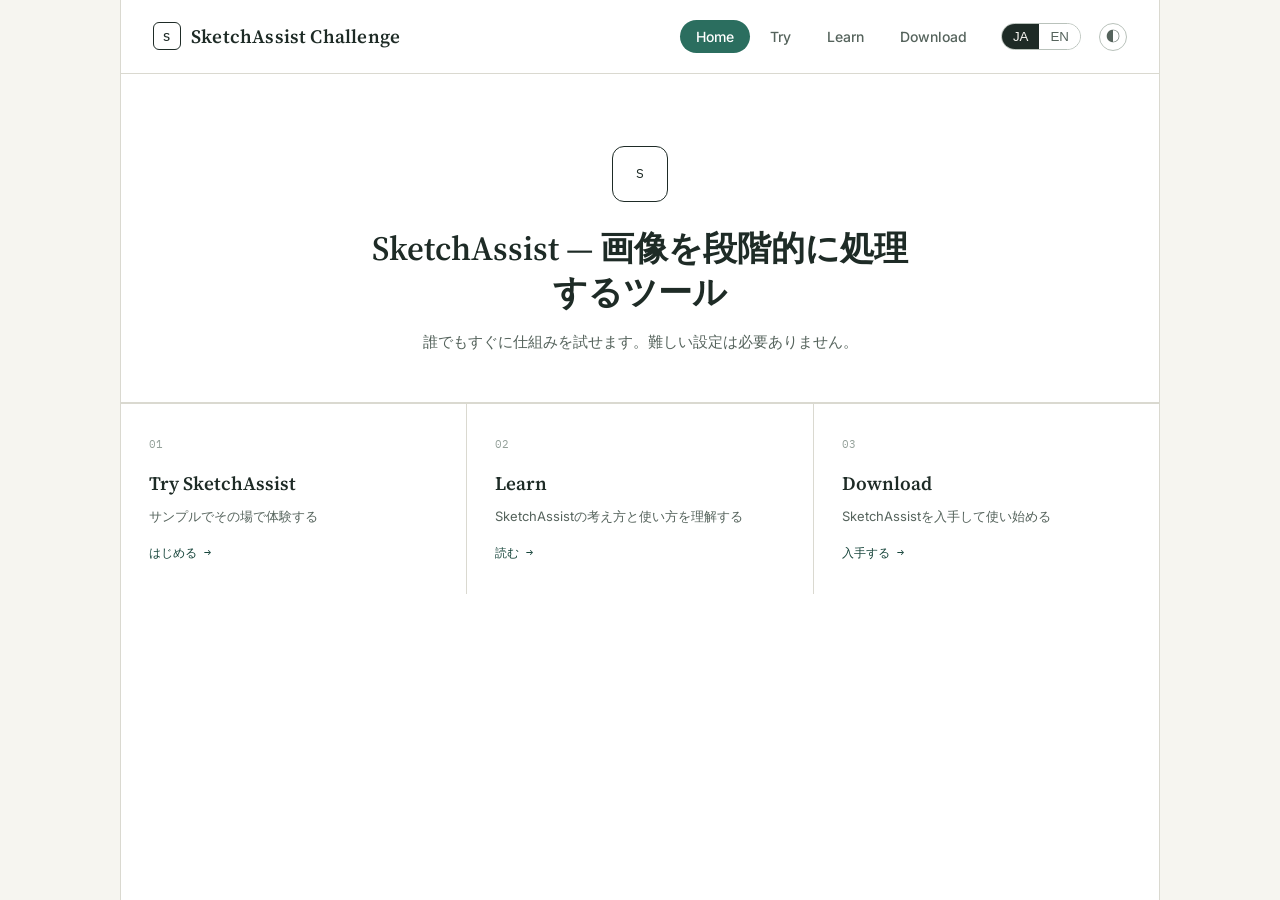
==== commit 3cc6d6c3: "Update index.html" ====
--- a/index.html
+++ b/index.html
@@ -12,7 +12,7 @@
 
 <div class="app">
   <div class="topbar">
-    <div class="brand"><span class="mark">S</span>App B</div>
+    <div class="brand"><span class="mark">S</span>SketchAssist Challenge</div>
     <div class="topbar-right">
       <div class="tabs" id="tabs">
         <button class="tab active" data-screen="home"></button>
--- a/css/style.css
+++ b/css/style.css
@@ -146,7 +146,6 @@
   .mode-grid{ display:grid; grid-template-columns:1fr 1fr; gap:6px; margin-bottom:18px; }
   .mode-chip{ font-family:var(--sans); font-size:12px; padding:8px 6px; border-radius:8px; border:1px solid var(--line-strong); background:var(--surface); color:var(--ink-soft); cursor:pointer; text-align:center; }
   .mode-chip.active{ background:var(--accent); color:#fff; border-color:var(--accent); font-weight:500; }
-  .mode-chip.soon{ grid-column:span 2; opacity:0.45; cursor:not-allowed; border-style:dashed; }
 
   .stage-card{ border:1px solid var(--line); border-radius:8px; padding:10px; margin-bottom:8px; cursor:pointer; display:flex; gap:10px; align-items:flex-start; }
   .stage-card:hover{ border-color:var(--accent); }
@@ -176,6 +175,7 @@
   .toc-sub{ padding-left:30px; font-size:12.5px; font-family:var(--mono); }
   .learn-content{ padding:36px 40px; }
   .learn-content h2{ font-family:var(--serif); font-size:23px; font-weight:600; margin-bottom:14px; }
+  .learn-para{ font-size:14.5px; line-height:1.9; color:var(--ink-soft); margin-bottom:16px; max-width:640px; }
   .try-link{ display:inline-block; font-family:var(--mono); font-size:11px; color:var(--accent-deep); background:var(--accent-soft); padding:4px 10px; border-radius:12px; margin-bottom:16px; cursor:pointer; }
   .placeholder-line{ height:11px; background:var(--bg); border-radius:4px; margin-bottom:9px; }
   .detail-box{ margin-top:20px; border:1px dashed var(--line-strong); border-radius:8px; padding:14px 16px; font-family:var(--mono); font-size:12px; color:var(--ink-faint); cursor:pointer; }
